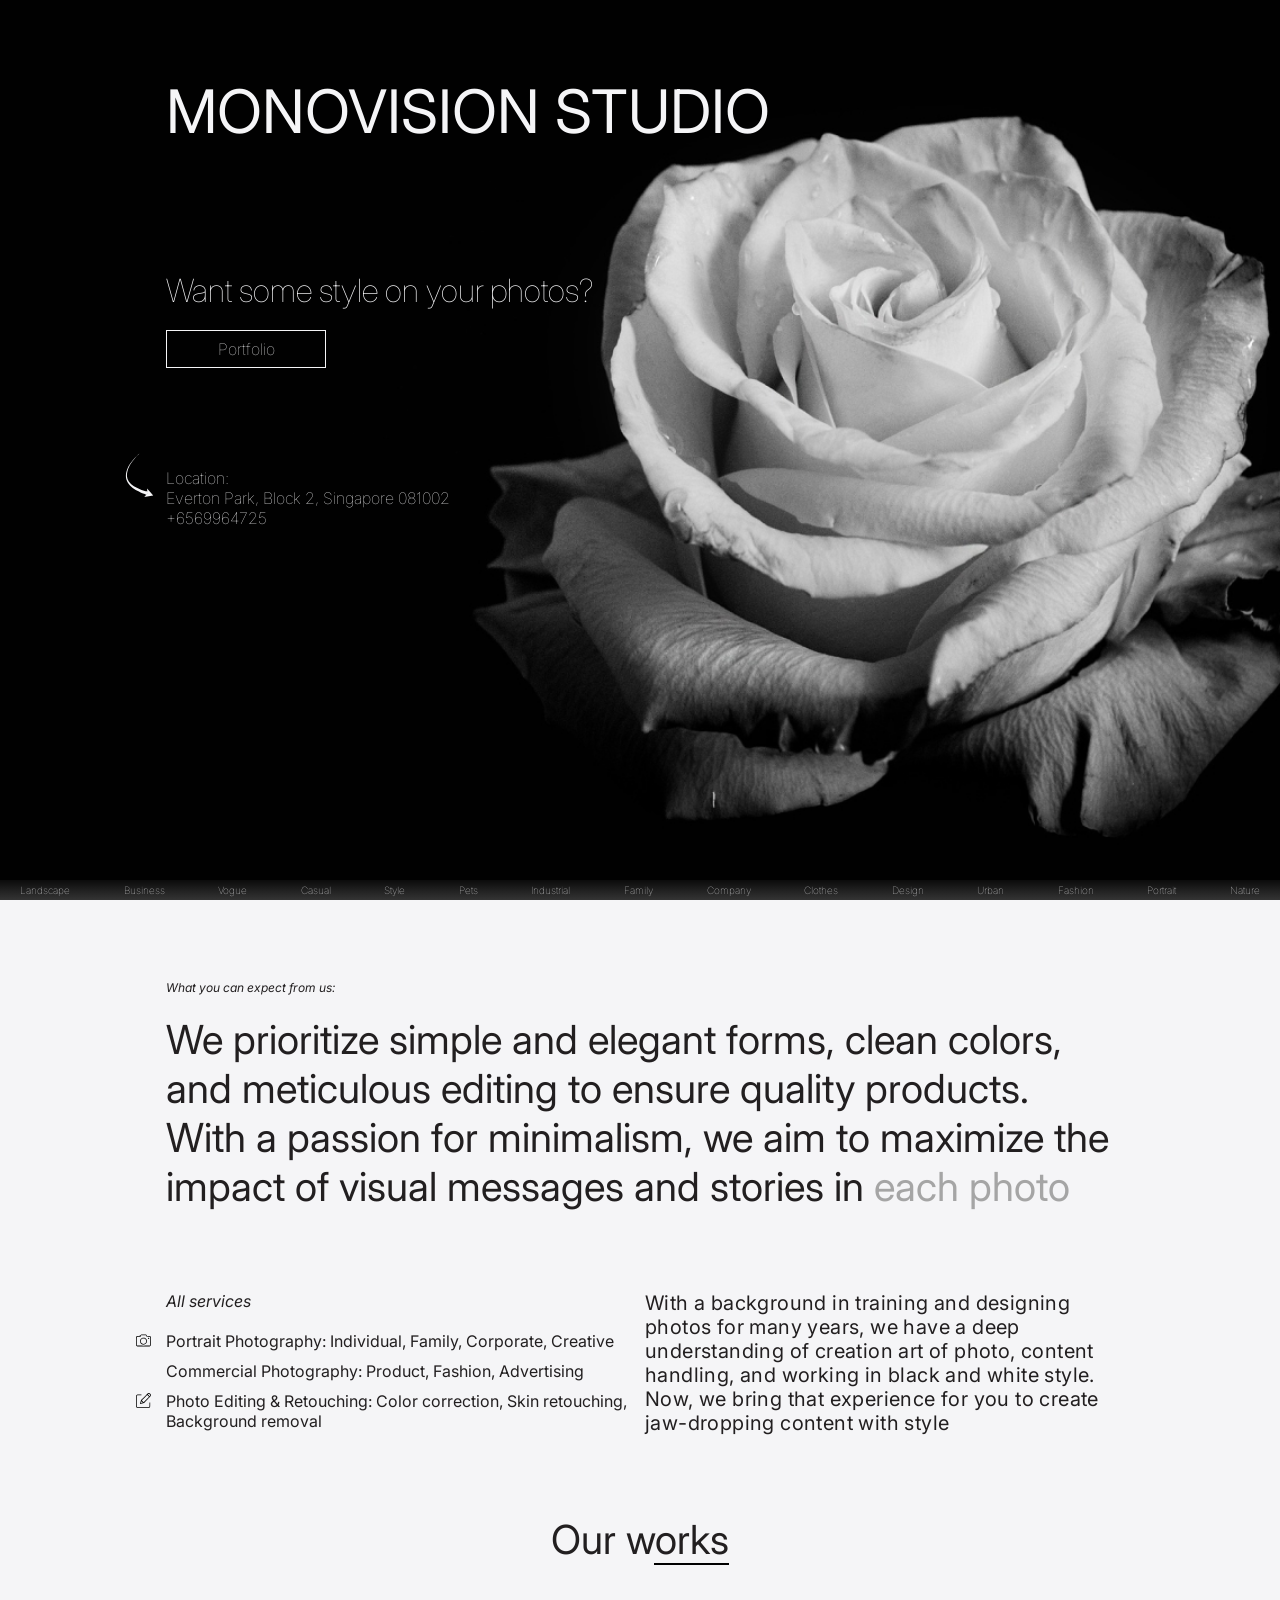
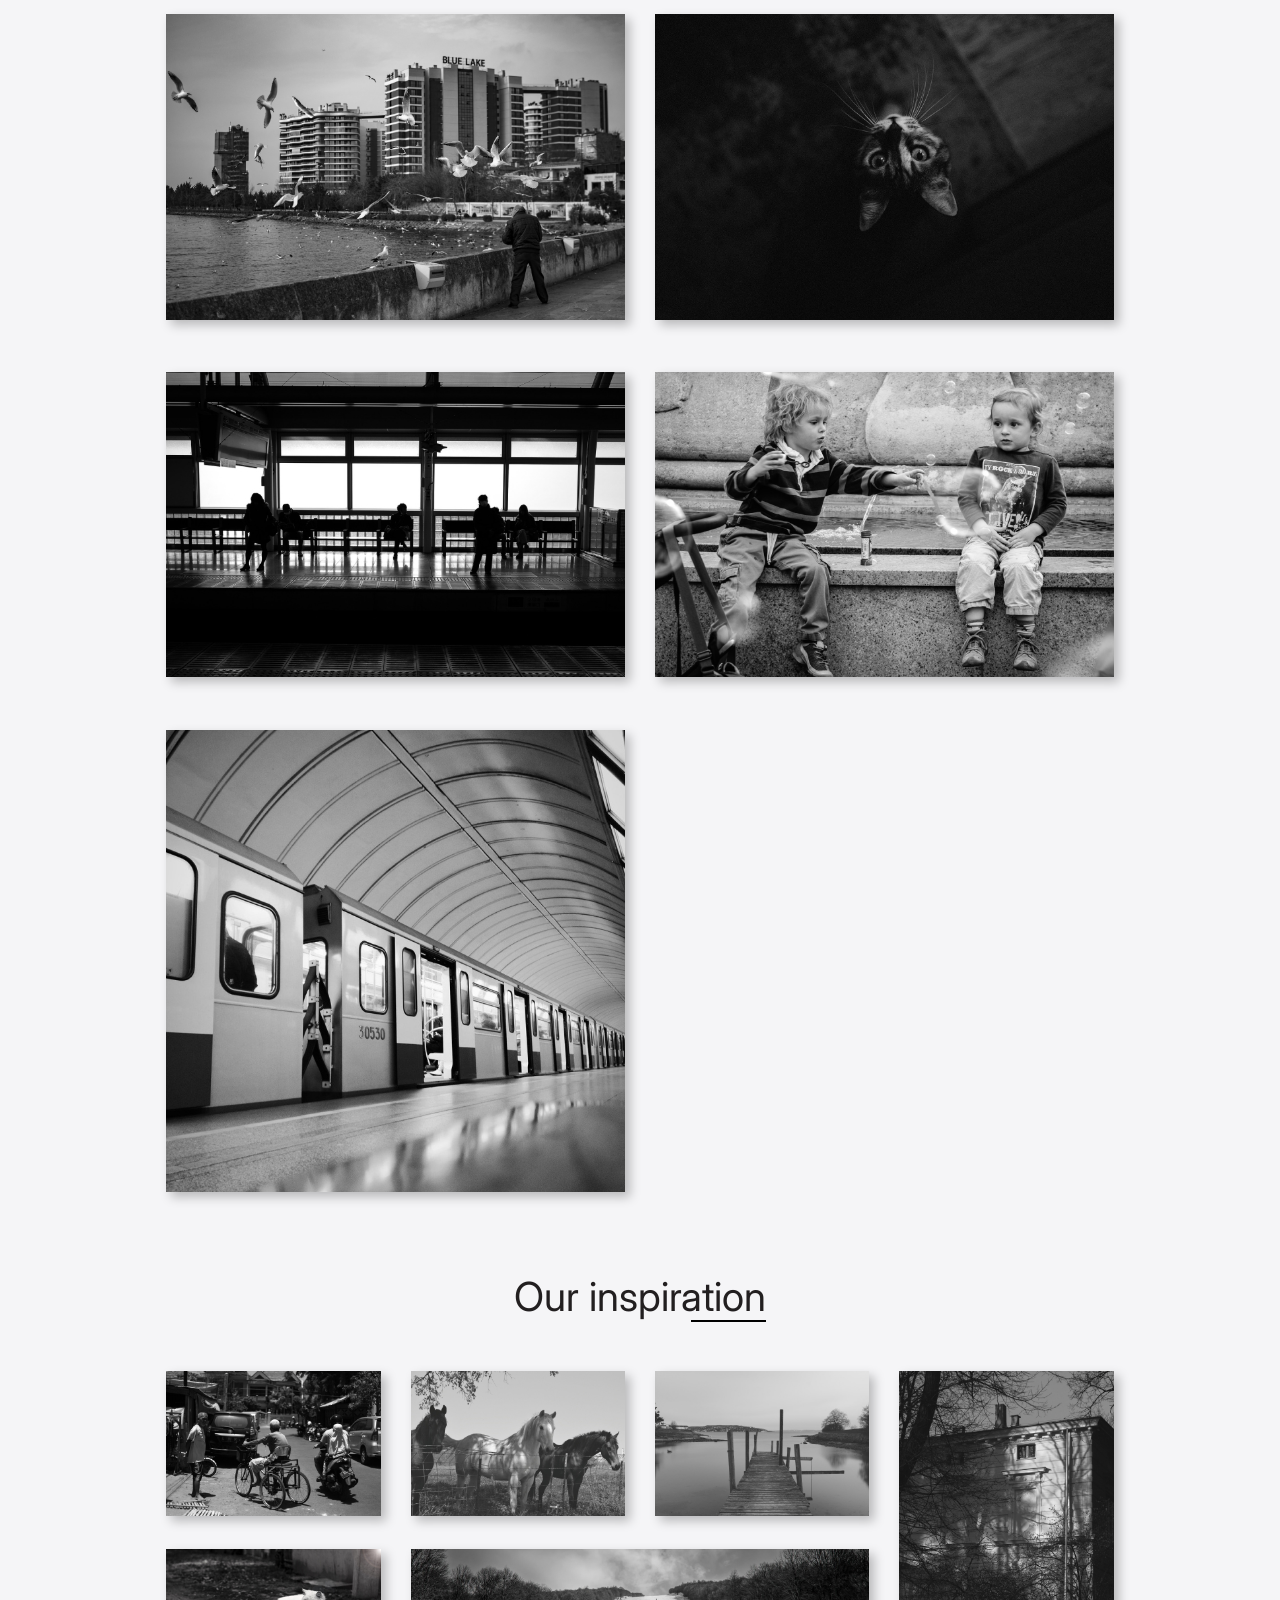
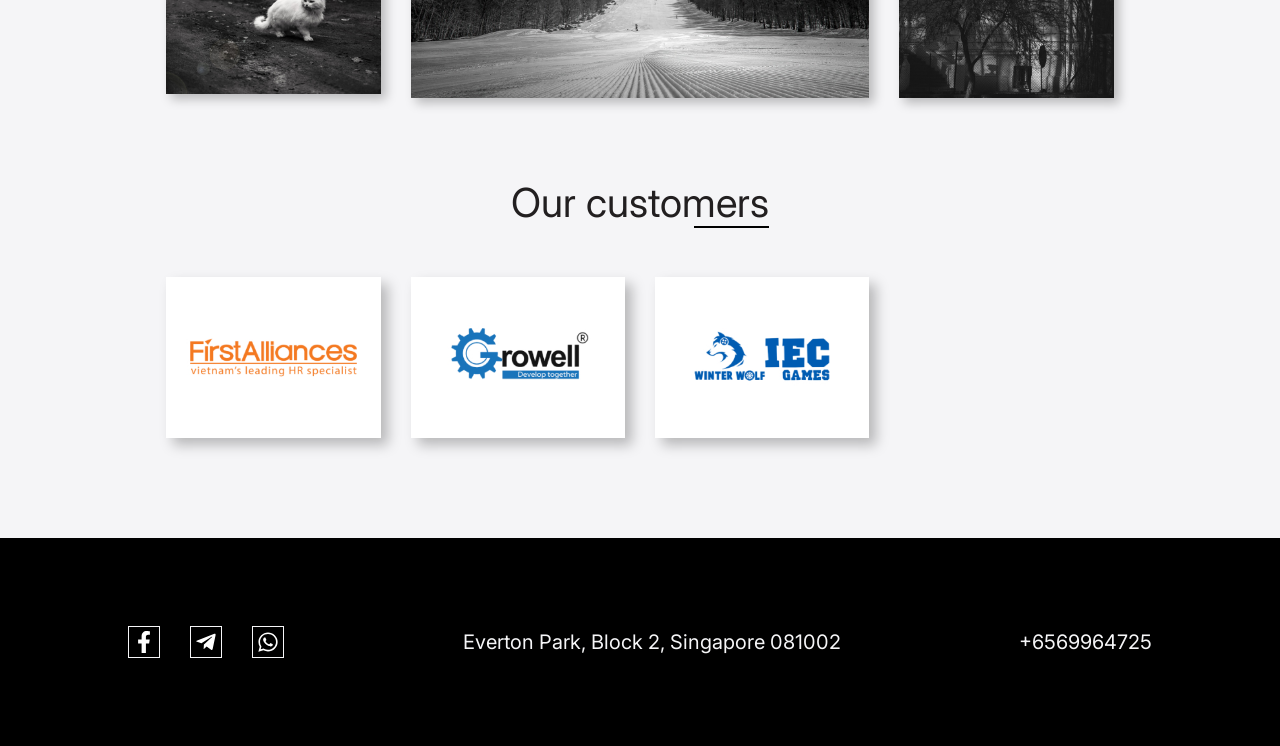
==== src/index.html @ d704d807 "initial commit" ====
<!DOCTYPE html>
<html lang="en">
	<head>
		<meta charset="UTF-8" />
		<meta name="viewport" content="width=device-width, initial-scale=1.0" />
		<meta name="description" content="Website for Monovision Studio" />
		<meta name="author" content="Awesome student" />
		<title>Monovision Studio</title>
		<link rel="icon" type="image/x-icon" href="favicon.ico" />
		<link rel="stylesheet" href="css/modern-normalize.min.css" />
		<link
			href="https://fonts.googleapis.com/css2?family=Inter:ital,opsz,wght@0,14..32,100..900;1,14..32,100..900&display=swap"
			rel="stylesheet"
		/>
		<link rel="stylesheet" href="css/style.css" />
	</head>
	<body>
		<main>
			<section class="promo">
				<div class="container">
					<h1 class="promo__title">Monovision Studio</h1>
					<h2 class="promo__subtitle">Want some style on your photos?</h2>
					<a href="#portfolio" class="btn">Portfolio</a>
					<div class="promo__address">
						Location:
						<address>Everton Park, Block 2, Singapore 081002</address>
						<a href="tel:+6569964725">+6569964725</a>
					</div>
				</div>
				<ul class="keywords">
					<li>Landscape</li>
					<li>Business</li>
					<li>Vogue</li>
					<li>Casual</li>
					<li>Style</li>
					<li>Pets</li>
					<li>Industrial</li>
					<li>Family</li>
					<li>Company</li>
					<li>Clothes</li>
					<li>Design</li>
					<li>Urban</li>
					<li>Fashion</li>
					<li>Portrait</li>
					<li>Nature</li>
				</ul>
			</section>
			<section class="about">
				<div class="container">
					<h2 class="about__title">What you can expect from us:</h2>
					<p class="about__text">
						We prioritize simple and elegant forms, clean colors, and meticulous
						editing to ensure quality products. With a passion for minimalism,
						we aim to maximize the impact of visual messages and stories in
						<span>each photo</span>
					</p>
					<div class="services">
						<div class="services__items">
							<div class="services__item-subtitle">All services</div>
							<ul>
								<li>
									Portrait Photography: Individual, Family, Corporate, Creative
								</li>
								<li>Commercial Photography: Product, Fashion, Advertising</li>
								<li>
									Photo Editing & Retouching: Color correction, Skin retouching,
									Background removal
								</li>
							</ul>
						</div>
						<p class="services__text">
							With a background in training and designing photos for many years,
							we have a deep understanding of creation art of photo, content
							handling, and working in black and white style. <br />Now, we
							bring that experience for you to create jaw-dropping content with
							style
						</p>
					</div>
				</div>
			</section>
			<section class="works">
				<div class="container">
					<h2 id="portfolio" class="title"><span>Our works</span></h2>
					<div class="works__grid">
						<img src="img/works/bridge.jpg" alt="bridge" />
						<img src="img/works/cat.jpg" alt="cat" />
						<img src="img/works/train.jpg" alt="train" />
						<img src="img/works/children.jpg" alt="children" />
						<img src="img/works/underground.jpg" alt="underground" />
					</div>
				</div>
			</section>
			<section class="inspiration">
				<div class="container">
					<h2 class="title"><span>Our inspiration</span></h2>
					<div class="inspiration__grid">
						<img src="img/inspiration/man.jpg" alt="man" />
						<img src="img/inspiration/horses.jpg" alt="horses" />
						<img src="img/inspiration/bridge.jpg" alt="bridge" />
						<img
							id="tenement"
							src="img/inspiration/tenement.jpg"
							alt="tenement"
						/>
						<img src="img/inspiration/cat.jpg" alt="cat" />
						<img id="sky" src="img/inspiration/sky.jpg" alt="sky" />
					</div>
				</div>
			</section>
			<section class="customers">
				<div class="container">
					<h2 class="title"><span>Our customers</span></h2>
					<div class="customers__wrapper">
						<img src="logo/logo-first-alliances.jpg" alt="first-alliances" />
						<img src="logo/logo-growell.jpg" alt="growell" />
						<img src="logo/logo-iec-winter-wolf.jpg" alt="iec-winter-wolf" />
					</div>
				</div>
			</section>
			<footer class="footer">
				<ul class="footer__social">
					<li>
						<a href="#" class="footer__link">
							<img src="icons/facebook.svg" alt="facebook link" />
						</a>
					</li>
					<li>
						<a href="#" class="footer__link">
							<img src="icons/tg.svg" alt="tg link" />
						</a>
					</li>
					<li>
						<a href="#" class="footer__link">
							<img src="icons/whatsapp.svg" alt="whatsapp link" />
						</a>
					</li>
				</ul>
				<address class="footer__addr">
					Everton Park, Block 2, Singapore 081002
				</address>
				<a class="footer__tel" href="tel:+6569964725">+6569964725</a>
			</footer>
		</main>
	</body>
</html>
---- src/css/style.css ----
h1,
h2,
h3,
h4,
h5,
figure,
p,
ol,
ul {
	margin: 0;
}

ol[role="list"],
ul[role="list"] {
	list-style: none;
	padding-inline: 0;
}

h1,
h2,
h3,
h4,
h5 {
	font-size: inherit;
	font-weight: inherit;
}

img {
	display: block;
	max-inline-size: 100%;
}

:root {
	--light-color: #f5f5f7;
	--dark-color: #221f20;
	--container-padding-inline: 13%;
	--footer-padding-inline: 10%;
	@media screen and (max-width: 768px) {
		--container-padding-inline: 6%;
		--footer-padding-inline: 6%;
	}
	@media screen and (max-width: 576px) {
		--container-padding-inline: 15px;
		--footer-padding-inline: 15px;
	}
}

html {
	font-family: "Inter", sans-serif;
	scroll-behavior: smooth;
}

.container {
	padding: 0 var(--container-padding-inline);
}

.title {
	color: var(--dark-color, #221f20);
	text-align: center;
	font-size: 40px;
	font-style: normal;
	font-weight: 400;
	line-height: normal;
	span {
		position: relative;
	}
	span::after {
		content: "";
		display: block;
		position: absolute;
		bottom: -1px;
		right: 0;
		width: 75px;
		height: 2px;
		background-color: #000;
	}
	@media screen and (max-width: 768px) {
		font-size: 36px;
	}
	@media screen and (max-width: 576px) {
		font-size: 24px;
	}
}

.promo {
	position: relative;
	min-height: 100vh;
	background: url("../img/main_bg.jpg") center center / cover no-repeat;
	padding-top: 75px;
	@media screen and (max-width: 768px) {
		& {
			background-image: url("../img/tablet_bg.jpg");
		}
	}
	@media screen and (max-width: 576px) {
		min-height: 500px;
		padding-top: 50px;
	}
}

.promo__title {
	color: var(--light-color, #f5f5f7);
	font-size: 60px;
	font-weight: 400;
	line-height: normal;
	text-transform: uppercase;
	@media screen and (max-width: 768px) {
		font-size: 48px;
	}
	@media screen and (max-width: 576px) {
		font-size: 26px;
	}
}

.promo__subtitle {
	margin-top: 124px;
	color: var(--light-color, #f5f5f7);
	font-size: 32px;
	font-weight: 100;
	line-height: normal;
	@media screen and (max-width: 768px) {
		& {
			margin-top: 80px;
		}
	}
	@media screen and (max-width: 576px) {
		margin-top: 30px;
		font-size: 16px;
	}
}

.btn {
	display: flex;
	justify-content: center;
	align-items: center;
	text-decoration: none;
	margin-top: 20px;
	padding: 3px 10px;
	width: 160px;
	min-height: 38px;
	border: 1px solid var(--light-color, #f5f5f7);
	background: rgba(217, 217, 217, 0);
	color: var(--light-color, #f5f5f7);
	font-size: 16px;
	font-weight: 100;
	line-height: normal;
	cursor: pointer;
	transition: all 0.3s ease-out;
	@media screen and (max-width: 576px) {
		font-size: 14px;
		width: 120px;
		min-height: 30px;
	}
}

.btn:hover {
	font-weight: 500;
	box-shadow: 5px 5px 10px 0px rgba(255, 255, 255, 0.62);
}

.promo__address {
	position: relative;
	margin-top: 100px;
	color: var(--light-color, #f5f5f7);
	font-size: 16px;
	font-style: normal;
	font-weight: 100;
	line-height: normal;
	address {
		font-style: normal;
	}
	a {
		color: inherit;
		text-decoration: none;
	}
	&::before {
		content: "";
		display: block;
		position: absolute;
		left: -45px;
		top: -17px;
		width: 40px;
		height: 49px;
		background: url("../icons/arrow.svg") center center / cover no-repeat;
	}
	@media screen and (max-width: 768px) {
		& {
			margin-top: 80px;
		}
		&::before {
			left: -40px;
		}
	}
	@media screen and (max-width: 750px) {
		&::before {
			display: none;
		}
	}
	@media screen and (max-width: 576px) {
		margin-top: 233px;
	}
}

.keywords {
	display: flex;
	justify-content: space-between;
	align-items: center;
	position: absolute;
	bottom: 0;
	padding: 0 360px;
	width: 100%;
	height: 20px;
	background: linear-gradient(
		180deg,
		rgba(255, 255, 255, 0.04) 0%,
		rgba(255, 255, 255, 0.12) 50%,
		rgba(255, 255, 255, 0.2) 100%
	);
	li {
		list-style-type: none;
		color: var(--light-color, #f5f5f7);
		font-size: 10px;
		font-weight: 100;
		line-height: normal;
	}
	@media screen and (max-width: 1440px) {
		& {
			padding: 0 20px;
		}
	}
	@media screen and (max-width: 768px) {
		& li:nth-last-child(-n + 6) {
			display: none;
		}
	}
	@media screen and (max-width: 576px) {
		& {
			margin-top: 10px;
		}
		& li:nth-last-child(-n + 11) {
			display: none;
		}
	}
}

.about {
	padding-top: 80px;
	background-color: var(--light-color);
	@media screen and (max-width: 576px) {
		padding-top: 50px;
	}
}

.about__title {
	color: var(--dark-color, #221f20);
	font-size: 12px;
	font-style: italic;
	font-weight: 400;
	line-height: normal;
}

.about__text {
	width: 1100px;
	margin-top: 20px;
	color: var(--dark-color, #221f20);
	font-size: 40px;
	font-weight: 400;
	line-height: normal;
	span {
		color: #a5a5a5;
	}
	@media screen and (max-width: 1440px) {
		width: 100%;
	}
	@media screen and (max-width: 768px) {
		font-size: 24px;
	}
	@media screen and (max-width: 375px) {
		font-size: 16px;
	}
}

.services {
	display: flex;
	column-gap: 10px;
	margin-top: 80px;
	@media screen and (max-width: 768px) {
		margin-top: 40px;
		flex-wrap: wrap;
		row-gap: 40px;
	}
	@media screen and (max-width: 375px) {
		margin-top: 20px;
		row-gap: 20px;
	}
}

.services__items {
	width: 50%;
	ul {
		margin-top: 20px;
		padding: 0;
	}
	li {
		position: relative;
		margin-top: 10px;
		list-style-type: none;
		color: var(--dark-color, #221f20);
		font-size: 16px;
		font-style: normal;
		font-weight: 400;
		line-height: normal;
		&:first-child::before {
			content: "";
			display: block;
			position: absolute;
			left: -30px;
			top: 2px;
			width: 15px;
			height: 15px;
			background: url("../icons/camera.svg") center center / cover no-repeat;
		}
		&:nth-child(3):before {
			content: "";
			display: block;
			position: absolute;
			left: -30px;
			top: 2px;
			width: 15px;
			height: 15px;
			background: url("../icons/edit.svg") center center / cover no-repeat;
		}
	}
	@media screen and (max-width: 768px) {
		& {
			width: 100%;
		}
		& li:first-child::before {
			left: -25px;
		}
		& li:nth-child(3):before {
			left: -25px;
		}
	}
	@media screen and (max-width: 576px) {
		& li:first-child::before {
			display: none;
		}
		& li:nth-child(3):before {
			display: none;
		}
	}
	@media screen and (max-width: 375px) {
		& li {
			font-size: 14px;
			margin-top: 5px;
		}
	}
}

.services__item-subtitle {
	color: var(--dark-color, #221f20);
	font-size: 16px;
	font-style: italic;
	font-weight: 400;
	line-height: normal;
	@media screen and (max-width: 375px) {
		font-size: 12px;
	}
}

.services__text {
	width: 50%;
	color: var(--dark-color, #221f20);
	font-size: 20px;
	font-weight: 400;
	line-height: normal;
	letter-spacing: 0.4px;
	@media screen and (max-width: 768px) {
		width: 100%;
	}
	@media screen and (max-width: 375px) {
		font-size: 12px;
		letter-spacing: 0.24px;
	}
}

.works {
	padding-top: 80px;
	background-color: var(--light-color);
	@media screen and (max-width: 768px) {
		padding-top: 50px;
	}
}

.works__grid {
	display: grid;
	grid-template-columns: repeat(2, 1fr);
	grid-template-rows: repeat(2, 1fr) 1.5fr;
	column-gap: 30px;
	row-gap: 50px;
	margin-top: 50px;
	img {
		width: 100%;
		box-shadow: 5px 5px 10px 0px rgba(0, 0, 0, 0.25);
	}
	@media screen and (max-width: 768px) {
		column-gap: 20px;
		row-gap: 30px;
		margin-top: 40px;
	}
	@media screen and (max-width: 576px) {
		grid-template-columns: 1fr;
		grid-template-rows: repeat(4, 1fr) 1.5fr;
		column-gap: 0px;
		row-gap: 30px;
	}
}

.inspiration {
	padding-top: 80px;
	background-color: var(--light-color);
	@media screen and (max-width: 768px) {
		padding-top: 50px;
	}
}

.inspiration__grid {
	display: grid;
	grid-template-columns: repeat(4, 1fr);
	grid-template-rows: repeat(2, 1fr);
	gap: 30px;
	margin-top: 50px;
	img {
		width: 100%;
		box-shadow: 5px 5px 10px 0px rgba(0, 0, 0, 0.25);
	}
	/* После 1200 фотки кажутся слишком маленькими, так что лучше адаптировать */
	@media screen and (max-width: 1200px) {
		grid-template-columns: repeat(2, 1fr);
		grid-template-rows: repeat(4, 1fr);
		gap: 30px 20px;
	}
	@media screen and (max-width: 768px) {
		margin-top: 40px;
	}
	@media screen and (max-width: 576px) {
		grid-template-columns: 1fr;
		/* 2.1 и 0.5 значения были получены, если разделить 
        высоту этого изображения на высоту стандартного изображения */
		grid-template-rows: repeat(3, 1fr) 2.1fr 1fr 0.5fr;
		column-gap: 0px;
		row-gap: 20px;
	}
}

#tenement {
	grid-row: 1/3;
	grid-column: 4/5;
	/* Небольшое улучшение */
	height: 100%;
	@media screen and (max-width: 1200px) {
		grid-row: 2/4;
		grid-column: 2/3;
	}
	@media screen and (max-width: 576px) {
		grid-row: auto;
		grid-column: auto;
	}
}

#sky {
	grid-column: 2/4;
	@media screen and (max-width: 1200px) {
		grid-column: 1/3;
	}
	@media screen and (max-width: 576px) {
		grid-column: auto;
	}
}

.customers {
	padding-top: 80px;
	padding-bottom: 100px;
	background-color: var(--light-color);
	@media screen and (max-width: 768px) {
		padding: 50px 0;
	}
}

.customers__wrapper {
	margin-top: 50px;
	display: flex;
	flex-wrap: wrap;
	gap: 30px;
	img {
		width: calc((100% - 90px) / 4);
		box-shadow: 7px 7px 12px 0px rgba(0, 0, 0, 0.25);
	}
	@media screen and (max-width: 768px) {
		& {
			margin-top: 40px;
			gap: 20px;
		}
		img {
			width: calc((100% - 60px) / 4);
		}
	}
	@media screen and (max-width: 576px) {
		& {
			margin-top: 30px;
			column-gap: 36px;
			row-gap: 20px;
			justify-content: space-between;
		}
		img {
			width: calc((100% - 36px) / 2);
		}
	}
}

.footer {
	display: flex;
	justify-content: space-between;
	align-items: center;
	padding: 88px var(--footer-padding-inline);
	background: #000;
	color: var(--light-color, #f5f5f7);
	font-size: 20px;
	font-style: normal;
	font-weight: 400;
	line-height: normal;
	@media screen and (max-width: 1024px) {
		font-size: 16px;
	}
	@media screen and (max-width: 768px) {
		padding: 30px var(--footer-padding-inline) 40px var(--footer-padding-inline);
		flex-direction: column;
		align-items: flex-start;
		row-gap: 30px;
	}
	@media screen and (max-width: 375px) {
		align-items: center;
	}
}

.footer__addr {
	font-style: normal;
	@media screen and (max-width: 375px) {
		order: 3;
	}
}

.footer__tel {
	color: var(--light-color, #f5f5f7);
	text-decoration: none;
	@media screen and (max-width: 375px) {
		order: 2;
	}
}

.footer__social {
	padding-left: 0;
	display: flex;
	column-gap: 30px;
	list-style: none;
	li {
		width: 32px;
		height: 32px;
		border: 1px solid var(--light-color, #f5f5f7);
		background: rgba(217, 217, 217, 0);
		a {
			display: flex;
			justify-content: center;
			align-items: center;
			width: 100%;
			height: 100%;
			img {
				width: 22px;
				height: 22px;
			}
		}
	}
	@media screen and (max-width: 1024px) {
		column-gap: 27px;
	}
}
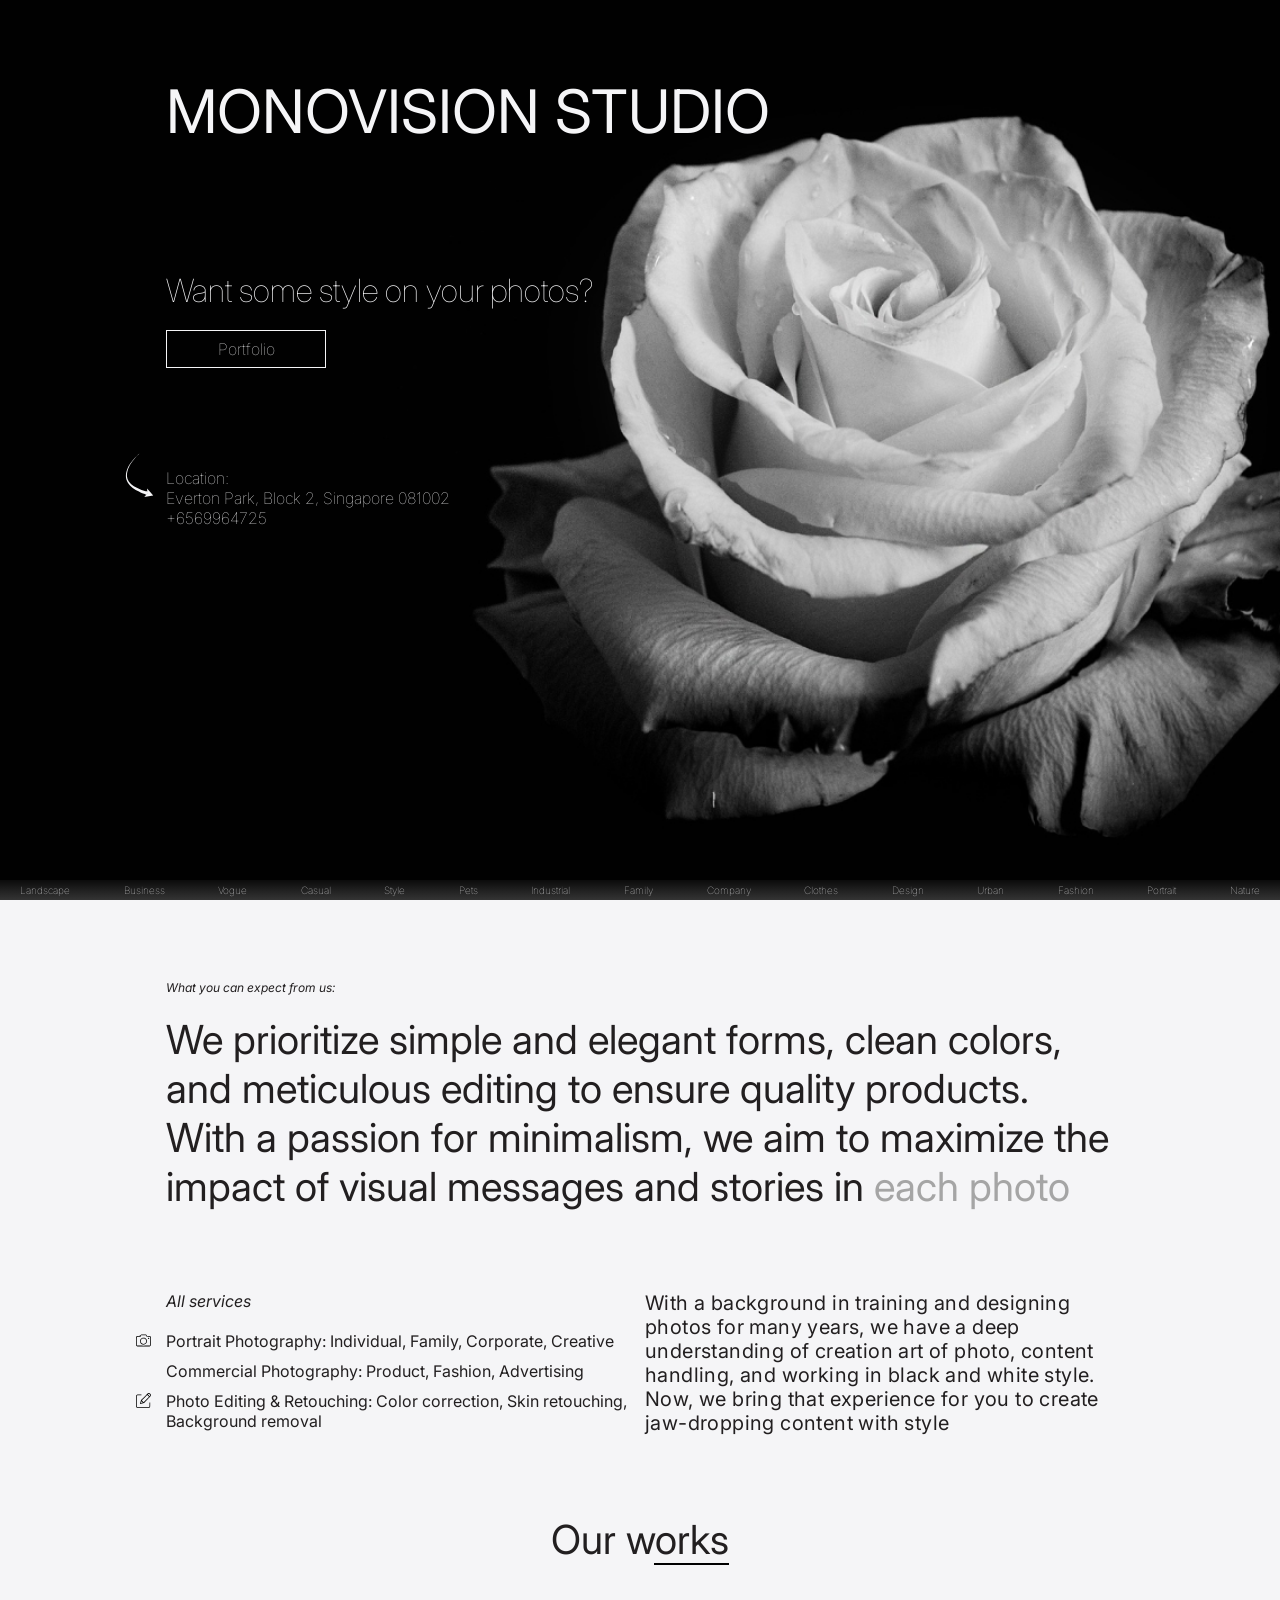
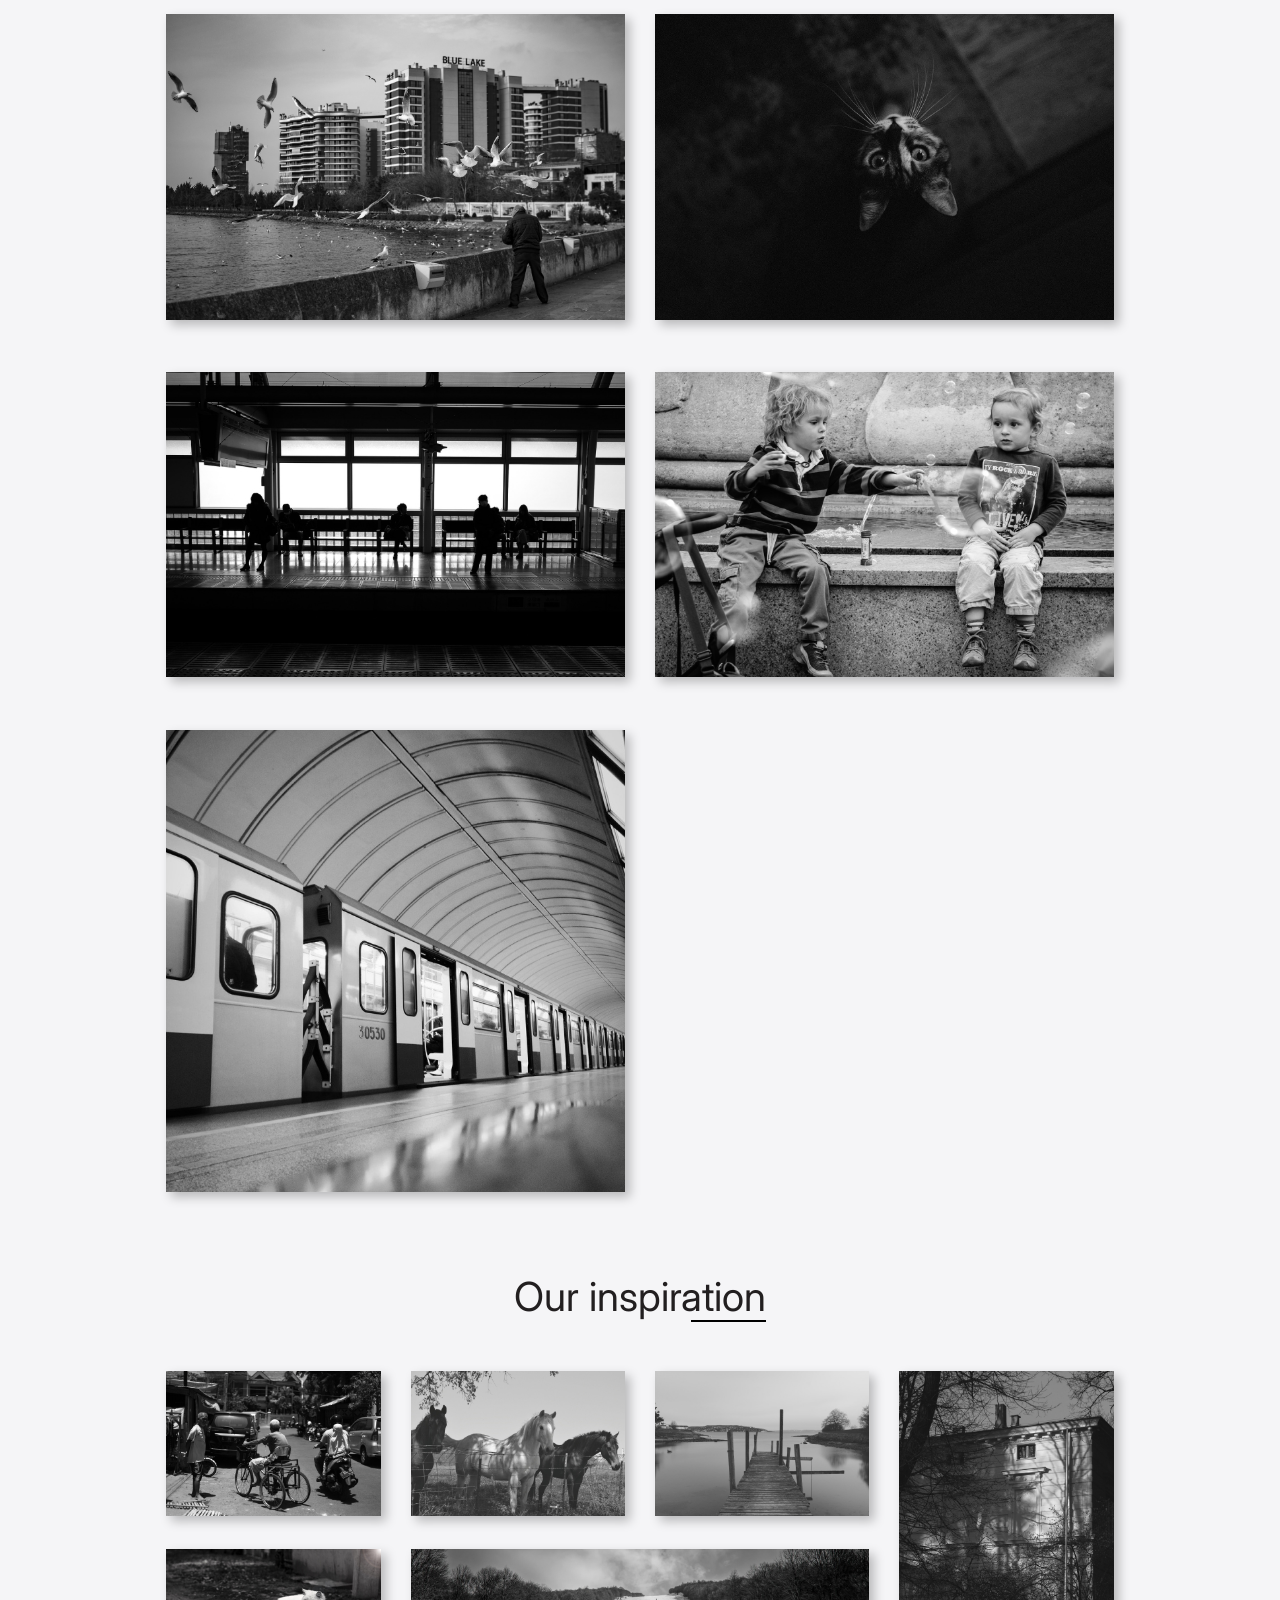
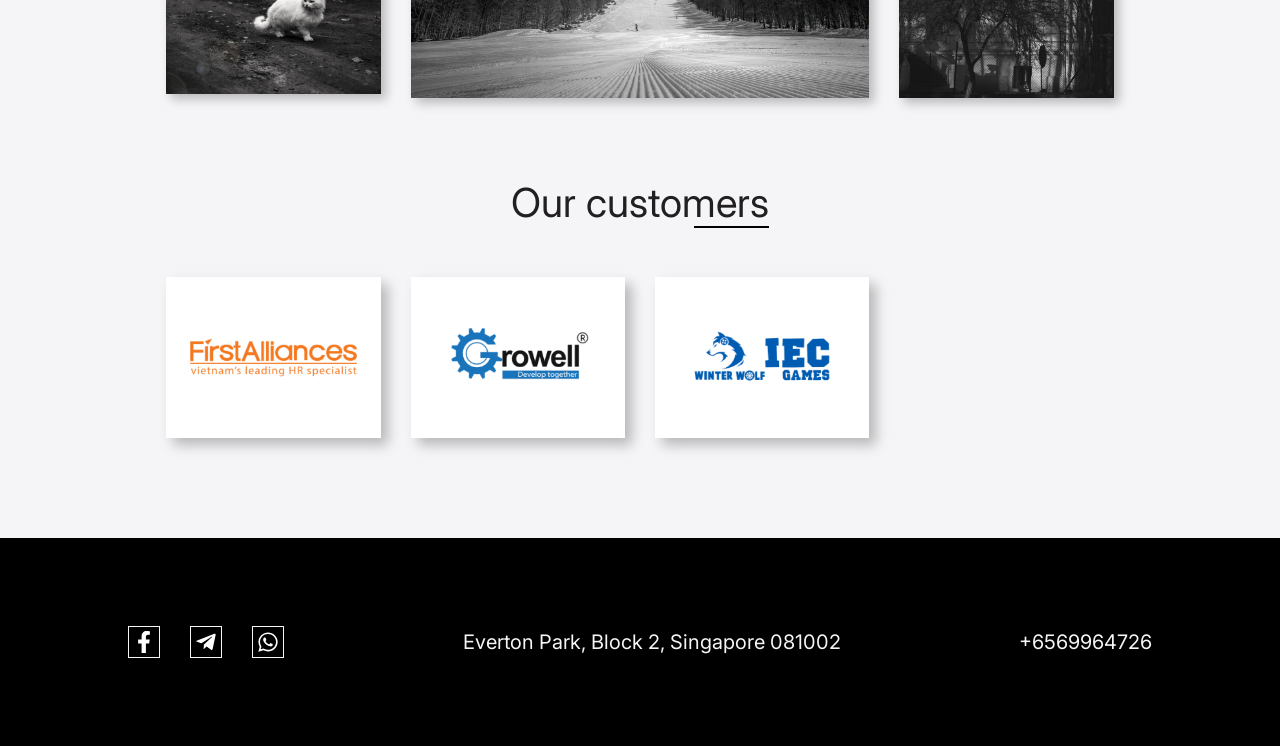
==== commit b22026db: "change tel number" ====
--- a/src/index.html
+++ b/src/index.html
@@ -1,145 +1,143 @@
 <!DOCTYPE html>
 <html lang="en">
-	<head>
-		<meta charset="UTF-8" />
-		<meta name="viewport" content="width=device-width, initial-scale=1.0" />
-		<meta name="description" content="Website for Monovision Studio" />
-		<meta name="author" content="Awesome student" />
-		<title>Monovision Studio</title>
-		<link rel="icon" type="image/x-icon" href="favicon.ico" />
-		<link rel="stylesheet" href="css/modern-normalize.min.css" />
-		<link
-			href="https://fonts.googleapis.com/css2?family=Inter:ital,opsz,wght@0,14..32,100..900;1,14..32,100..900&display=swap"
-			rel="stylesheet"
-		/>
-		<link rel="stylesheet" href="css/style.css" />
-	</head>
-	<body>
-		<main>
-			<section class="promo">
-				<div class="container">
-					<h1 class="promo__title">Monovision Studio</h1>
-					<h2 class="promo__subtitle">Want some style on your photos?</h2>
-					<a href="#portfolio" class="btn">Portfolio</a>
-					<div class="promo__address">
-						Location:
-						<address>Everton Park, Block 2, Singapore 081002</address>
-						<a href="tel:+6569964725">+6569964725</a>
+
+<head>
+	<meta charset="UTF-8" />
+	<meta name="viewport" content="width=device-width, initial-scale=1.0" />
+	<meta name="description" content="Website for Monovision Studio" />
+	<meta name="author" content="Awesome student" />
+	<title>Monovision studio</title>
+	<link rel="icon" type="image/x-icon" href="favicon.ico" />
+	<link rel="stylesheet" href="css/modern-normalize.min.css" />
+	<link
+		href="https://fonts.googleapis.com/css2?family=Inter:ital,opsz,wght@0,14..32,100..900;1,14..32,100..900&display=swap"
+		rel="stylesheet" />
+	<link rel="stylesheet" href="css/style.css" />
+</head>
+
+<body>
+	<main>
+		<section class="promo">
+			<div class="container">
+				<h1 class="promo__title">Monovision Studio</h1>
+				<h2 class="promo__subtitle">Want some style on your photos?</h2>
+				<a href="#portfolio" class="btn">Portfolio</a>
+				<div class="promo__address">
+					Location:
+					<address>Everton Park, Block 2, Singapore 081002</address>
+					<a href="tel:+6569964725">+6569964725</a>
+				</div>
+			</div>
+			<ul class="keywords">
+				<li>Landscape</li>
+				<li>Business</li>
+				<li>Vogue</li>
+				<li>Casual</li>
+				<li>Style</li>
+				<li>Pets</li>
+				<li>Industrial</li>
+				<li>Family</li>
+				<li>Company</li>
+				<li>Clothes</li>
+				<li>Design</li>
+				<li>Urban</li>
+				<li>Fashion</li>
+				<li>Portrait</li>
+				<li>Nature</li>
+			</ul>
+		</section>
+		<section class="about">
+			<div class="container">
+				<h2 class="about__title">What you can expect from us:</h2>
+				<p class="about__text">
+					We prioritize simple and elegant forms, clean colors, and meticulous
+					editing to ensure quality products. With a passion for minimalism,
+					we aim to maximize the impact of visual messages and stories in
+					<span>each photo</span>
+				</p>
+				<div class="services">
+					<div class="services__items">
+						<div class="services__item-subtitle">All services</div>
+						<ul>
+							<li>
+								Portrait Photography: Individual, Family, Corporate, Creative
+							</li>
+							<li>Commercial Photography: Product, Fashion, Advertising</li>
+							<li>
+								Photo Editing & Retouching: Color correction, Skin retouching,
+								Background removal
+							</li>
+						</ul>
 					</div>
+					<p class="services__text">
+						With a background in training and designing photos for many years,
+						we have a deep understanding of creation art of photo, content
+						handling, and working in black and white style. <br />Now, we
+						bring that experience for you to create jaw-dropping content with
+						style
+					</p>
 				</div>
-				<ul class="keywords">
-					<li>Landscape</li>
-					<li>Business</li>
-					<li>Vogue</li>
-					<li>Casual</li>
-					<li>Style</li>
-					<li>Pets</li>
-					<li>Industrial</li>
-					<li>Family</li>
-					<li>Company</li>
-					<li>Clothes</li>
-					<li>Design</li>
-					<li>Urban</li>
-					<li>Fashion</li>
-					<li>Portrait</li>
-					<li>Nature</li>
-				</ul>
-			</section>
-			<section class="about">
-				<div class="container">
-					<h2 class="about__title">What you can expect from us:</h2>
-					<p class="about__text">
-						We prioritize simple and elegant forms, clean colors, and meticulous
-						editing to ensure quality products. With a passion for minimalism,
-						we aim to maximize the impact of visual messages and stories in
-						<span>each photo</span>
-					</p>
-					<div class="services">
-						<div class="services__items">
-							<div class="services__item-subtitle">All services</div>
-							<ul>
-								<li>
-									Portrait Photography: Individual, Family, Corporate, Creative
-								</li>
-								<li>Commercial Photography: Product, Fashion, Advertising</li>
-								<li>
-									Photo Editing & Retouching: Color correction, Skin retouching,
-									Background removal
-								</li>
-							</ul>
-						</div>
-						<p class="services__text">
-							With a background in training and designing photos for many years,
-							we have a deep understanding of creation art of photo, content
-							handling, and working in black and white style. <br />Now, we
-							bring that experience for you to create jaw-dropping content with
-							style
-						</p>
-					</div>
+			</div>
+		</section>
+		<section class="works">
+			<div class="container">
+				<h2 id="portfolio" class="title"><span>Our works</span></h2>
+				<div class="works__grid">
+					<img src="img/works/bridge.jpg" alt="bridge" />
+					<img src="img/works/cat.jpg" alt="cat" />
+					<img src="img/works/train.jpg" alt="train" />
+					<img src="img/works/children.jpg" alt="children" />
+					<img src="img/works/underground.jpg" alt="underground" />
 				</div>
-			</section>
-			<section class="works">
-				<div class="container">
-					<h2 id="portfolio" class="title"><span>Our works</span></h2>
-					<div class="works__grid">
-						<img src="img/works/bridge.jpg" alt="bridge" />
-						<img src="img/works/cat.jpg" alt="cat" />
-						<img src="img/works/train.jpg" alt="train" />
-						<img src="img/works/children.jpg" alt="children" />
-						<img src="img/works/underground.jpg" alt="underground" />
-					</div>
+			</div>
+		</section>
+		<section class="inspiration">
+			<div class="container">
+				<h2 class="title"><span>Our inspiration</span></h2>
+				<div class="inspiration__grid">
+					<img src="img/inspiration/man.jpg" alt="man" />
+					<img src="img/inspiration/horses.jpg" alt="horses" />
+					<img src="img/inspiration/bridge.jpg" alt="bridge" />
+					<img id="tenement" src="img/inspiration/tenement.jpg" alt="tenement" />
+					<img src="img/inspiration/cat.jpg" alt="cat" />
+					<img id="sky" src="img/inspiration/sky.jpg" alt="sky" />
 				</div>
-			</section>
-			<section class="inspiration">
-				<div class="container">
-					<h2 class="title"><span>Our inspiration</span></h2>
-					<div class="inspiration__grid">
-						<img src="img/inspiration/man.jpg" alt="man" />
-						<img src="img/inspiration/horses.jpg" alt="horses" />
-						<img src="img/inspiration/bridge.jpg" alt="bridge" />
-						<img
-							id="tenement"
-							src="img/inspiration/tenement.jpg"
-							alt="tenement"
-						/>
-						<img src="img/inspiration/cat.jpg" alt="cat" />
-						<img id="sky" src="img/inspiration/sky.jpg" alt="sky" />
-					</div>
+			</div>
+		</section>
+		<section class="customers">
+			<div class="container">
+				<h2 class="title"><span>Our customers</span></h2>
+				<div class="customers__wrapper">
+					<img src="logo/logo-first-alliances.jpg" alt="first-alliances" />
+					<img src="logo/logo-growell.jpg" alt="growell" />
+					<img src="logo/logo-iec-winter-wolf.jpg" alt="iec-winter-wolf" />
 				</div>
-			</section>
-			<section class="customers">
-				<div class="container">
-					<h2 class="title"><span>Our customers</span></h2>
-					<div class="customers__wrapper">
-						<img src="logo/logo-first-alliances.jpg" alt="first-alliances" />
-						<img src="logo/logo-growell.jpg" alt="growell" />
-						<img src="logo/logo-iec-winter-wolf.jpg" alt="iec-winter-wolf" />
-					</div>
-				</div>
-			</section>
-			<footer class="footer">
-				<ul class="footer__social">
-					<li>
-						<a href="#" class="footer__link">
-							<img src="icons/facebook.svg" alt="facebook link" />
-						</a>
-					</li>
-					<li>
-						<a href="#" class="footer__link">
-							<img src="icons/tg.svg" alt="tg link" />
-						</a>
-					</li>
-					<li>
-						<a href="#" class="footer__link">
-							<img src="icons/whatsapp.svg" alt="whatsapp link" />
-						</a>
-					</li>
-				</ul>
-				<address class="footer__addr">
-					Everton Park, Block 2, Singapore 081002
-				</address>
-				<a class="footer__tel" href="tel:+6569964725">+6569964725</a>
-			</footer>
-		</main>
-	</body>
-</html>
+			</div>
+		</section>
+		<footer class="footer">
+			<ul class="footer__social">
+				<li>
+					<a href="#" class="footer__link">
+						<img src="icons/facebook.svg" alt="facebook link" />
+					</a>
+				</li>
+				<li>
+					<a href="#" class="footer__link">
+						<img src="icons/tg.svg" alt="tg link" />
+					</a>
+				</li>
+				<li>
+					<a href="#" class="footer__link">
+						<img src="icons/whatsapp.svg" alt="whatsapp link" />
+					</a>
+				</li>
+			</ul>
+			<address class="footer__addr">
+				Everton Park, Block 2, Singapore 081002
+			</address>
+			<a class="footer__tel" href="tel:+6569964726">+6569964726</a>
+		</footer>
+	</main>
+</body>
+
+</html>
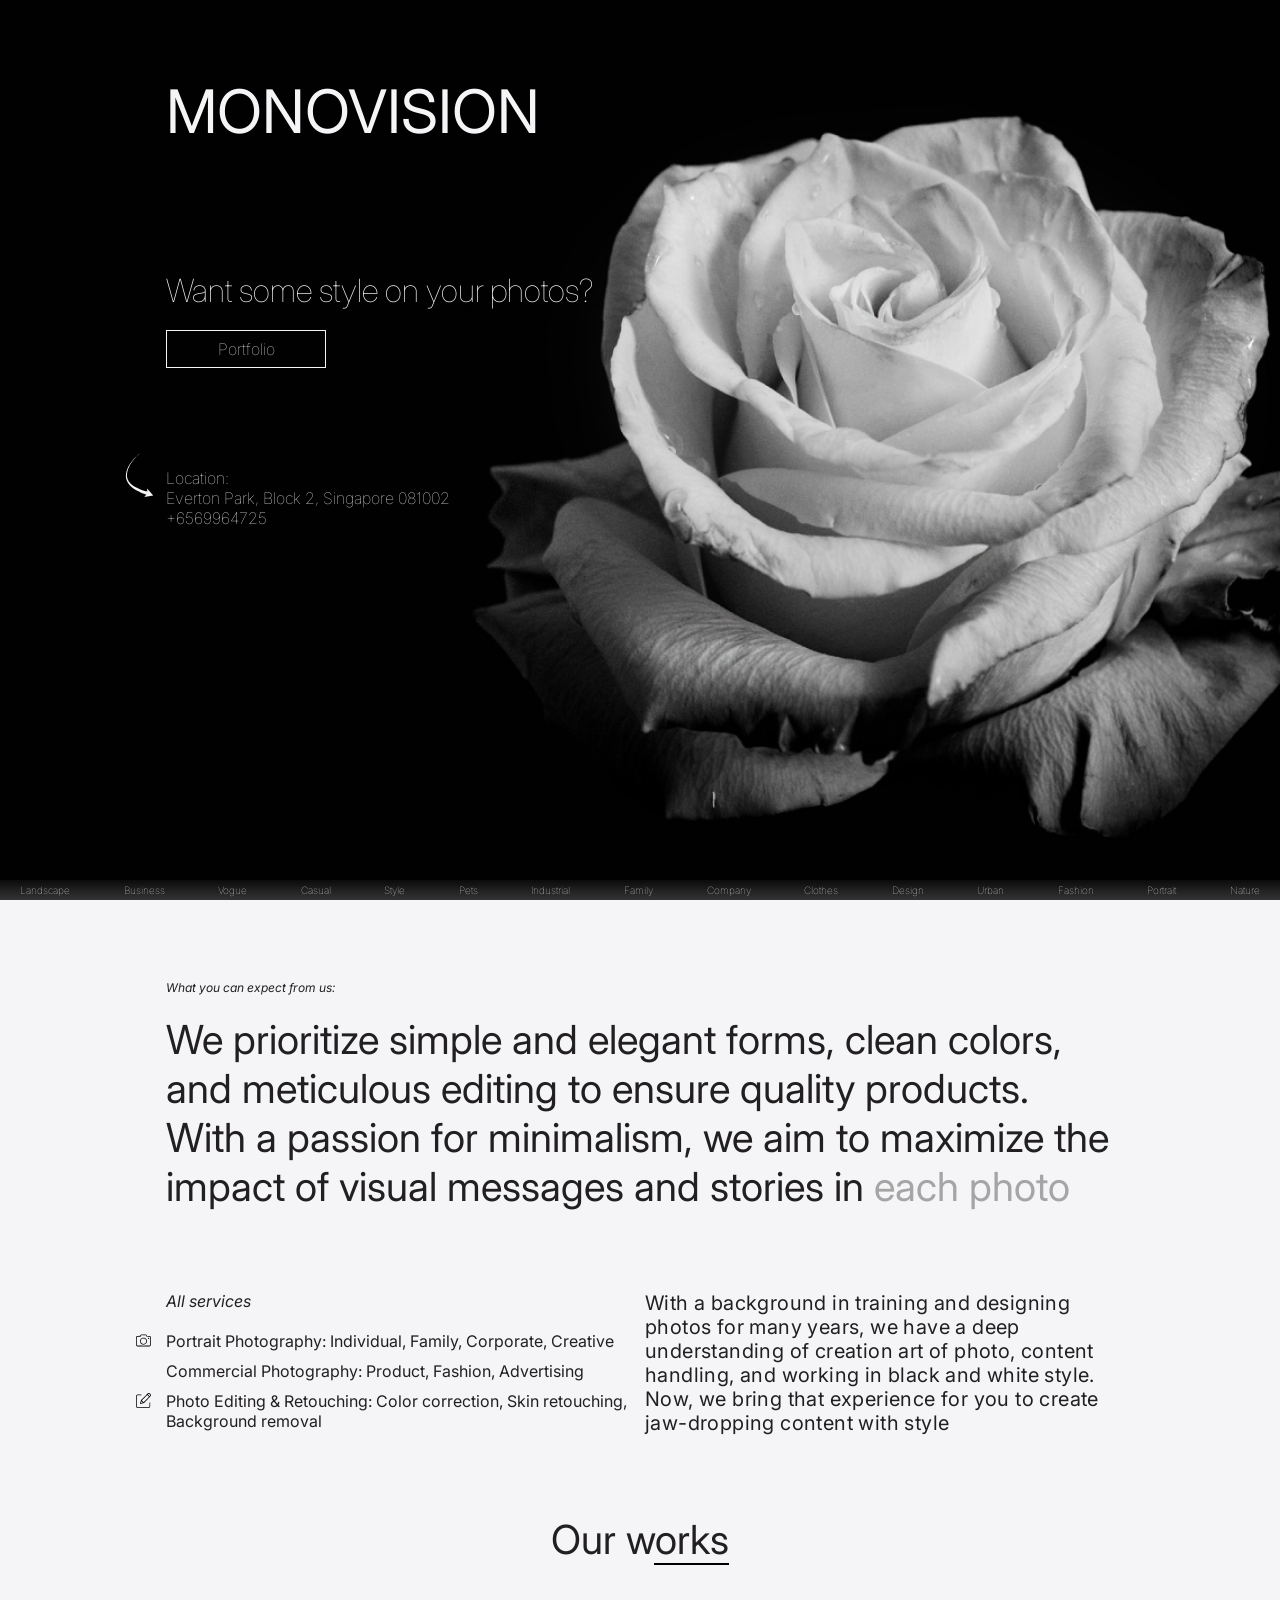
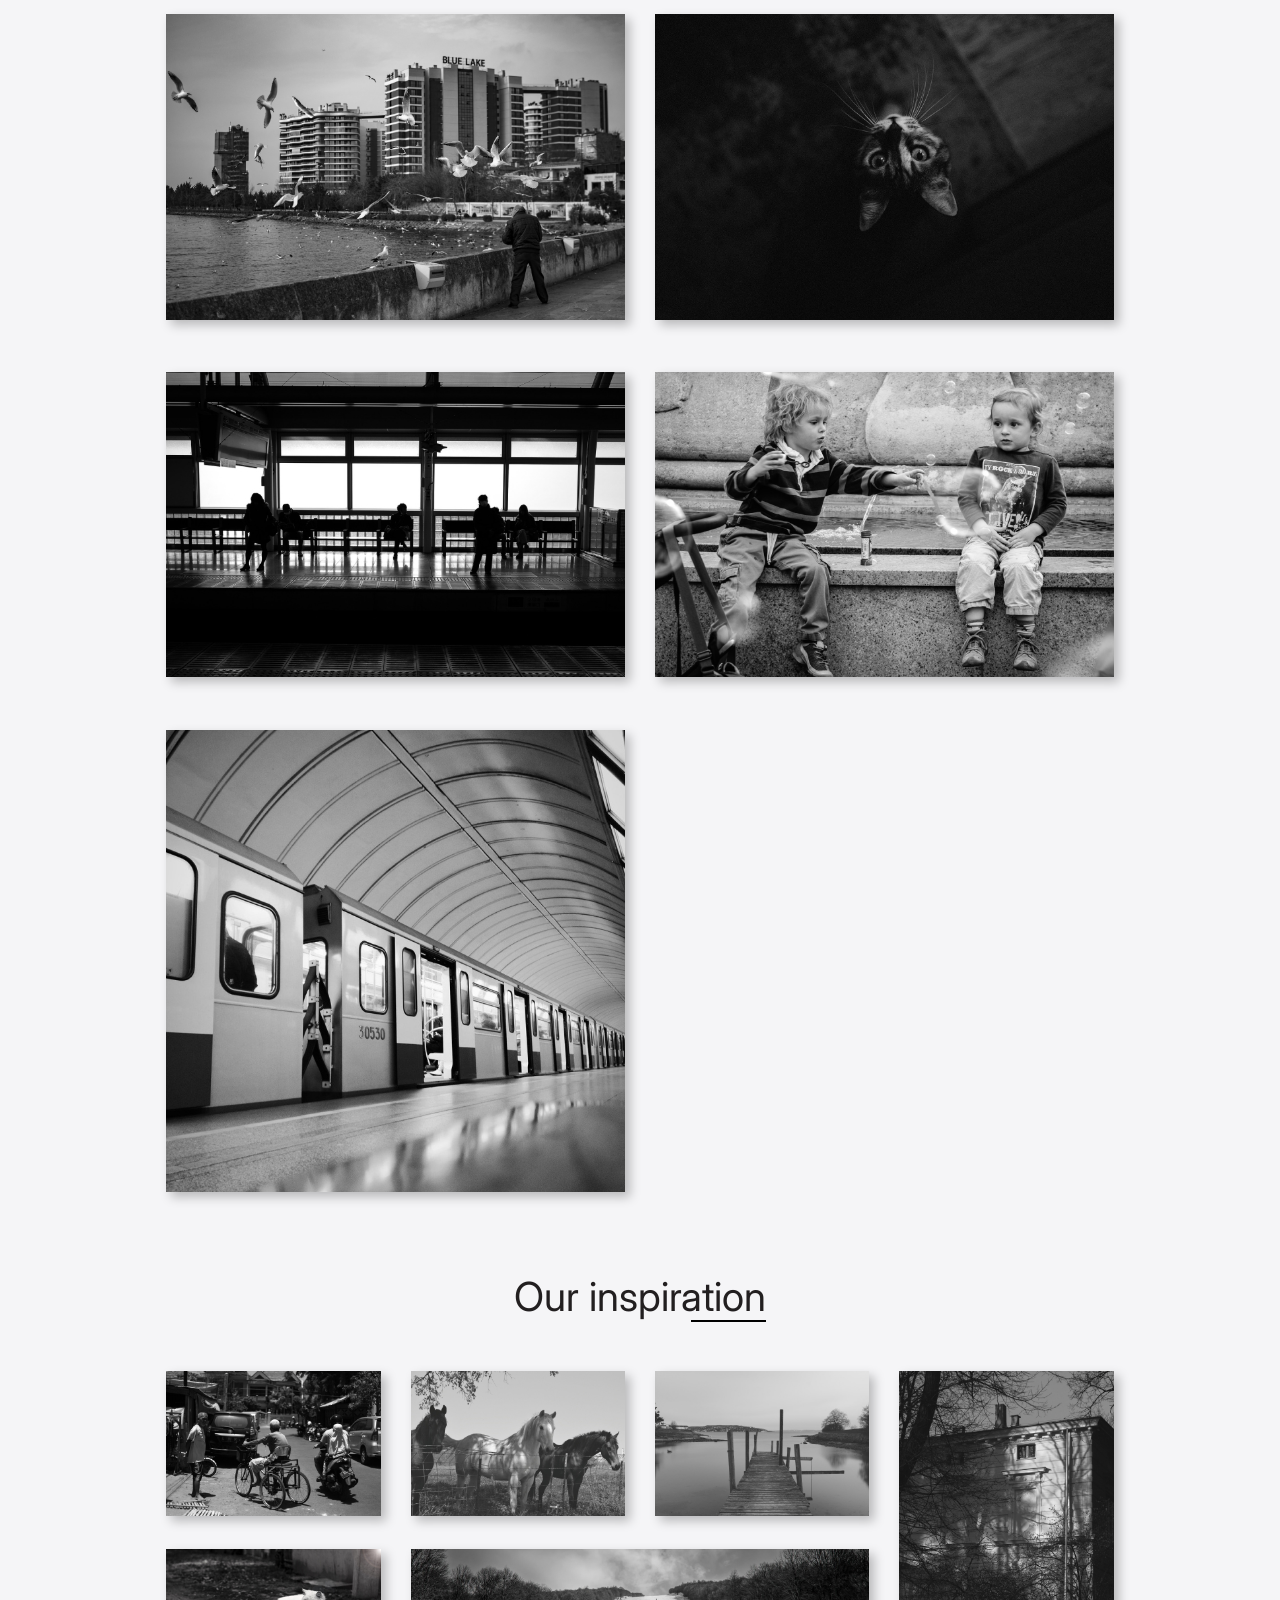
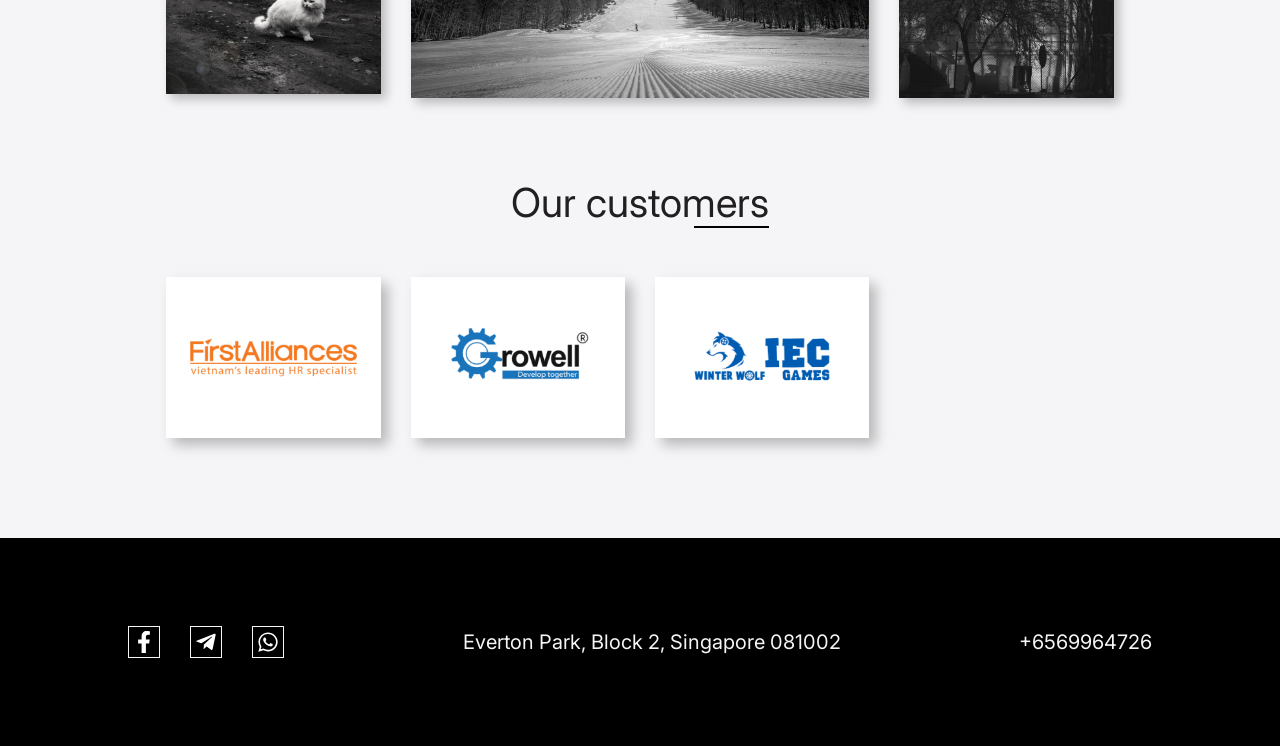
==== commit 6184e2a8: "change main title" ====
--- a/src/index.html
+++ b/src/index.html
@@ -19,7 +19,7 @@
 	<main>
 		<section class="promo">
 			<div class="container">
-				<h1 class="promo__title">Monovision Studio</h1>
+				<h1 class="promo__title">Monovision</h1>
 				<h2 class="promo__subtitle">Want some style on your photos?</h2>
 				<a href="#portfolio" class="btn">Portfolio</a>
 				<div class="promo__address">
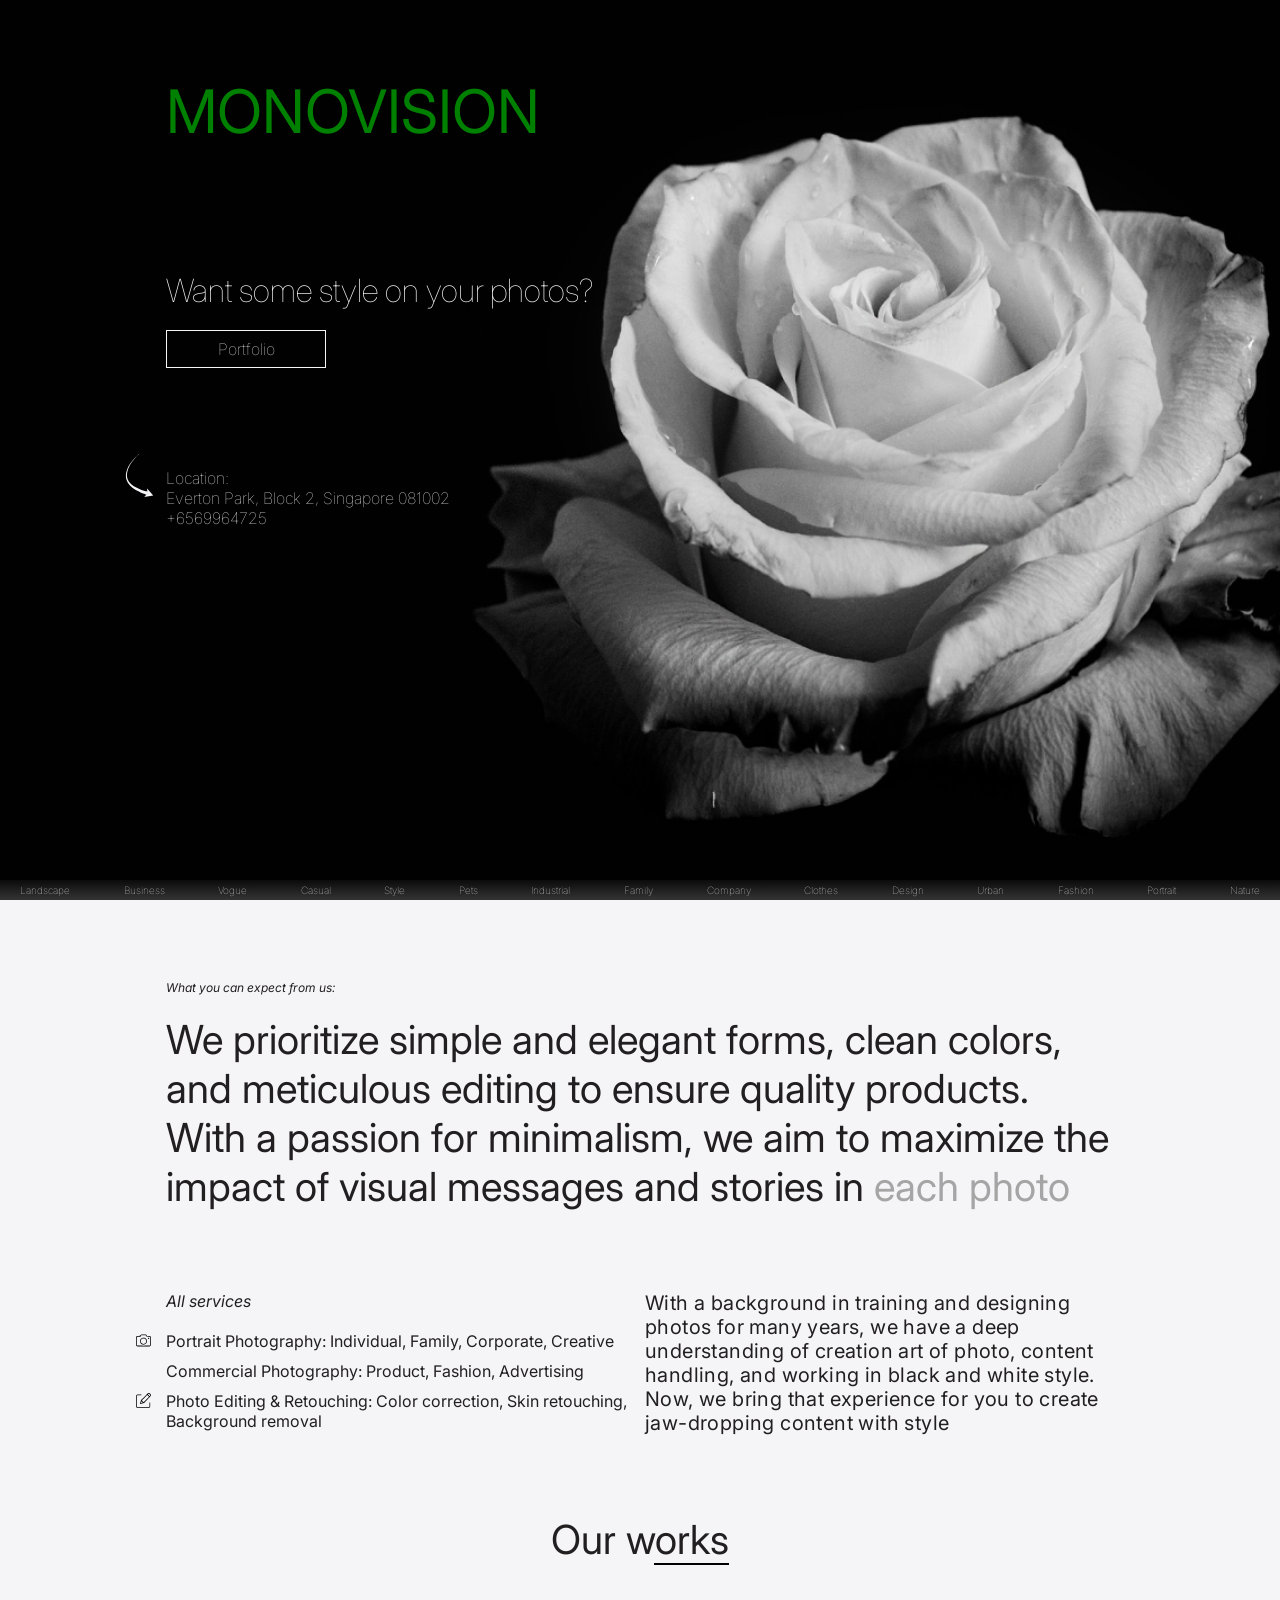
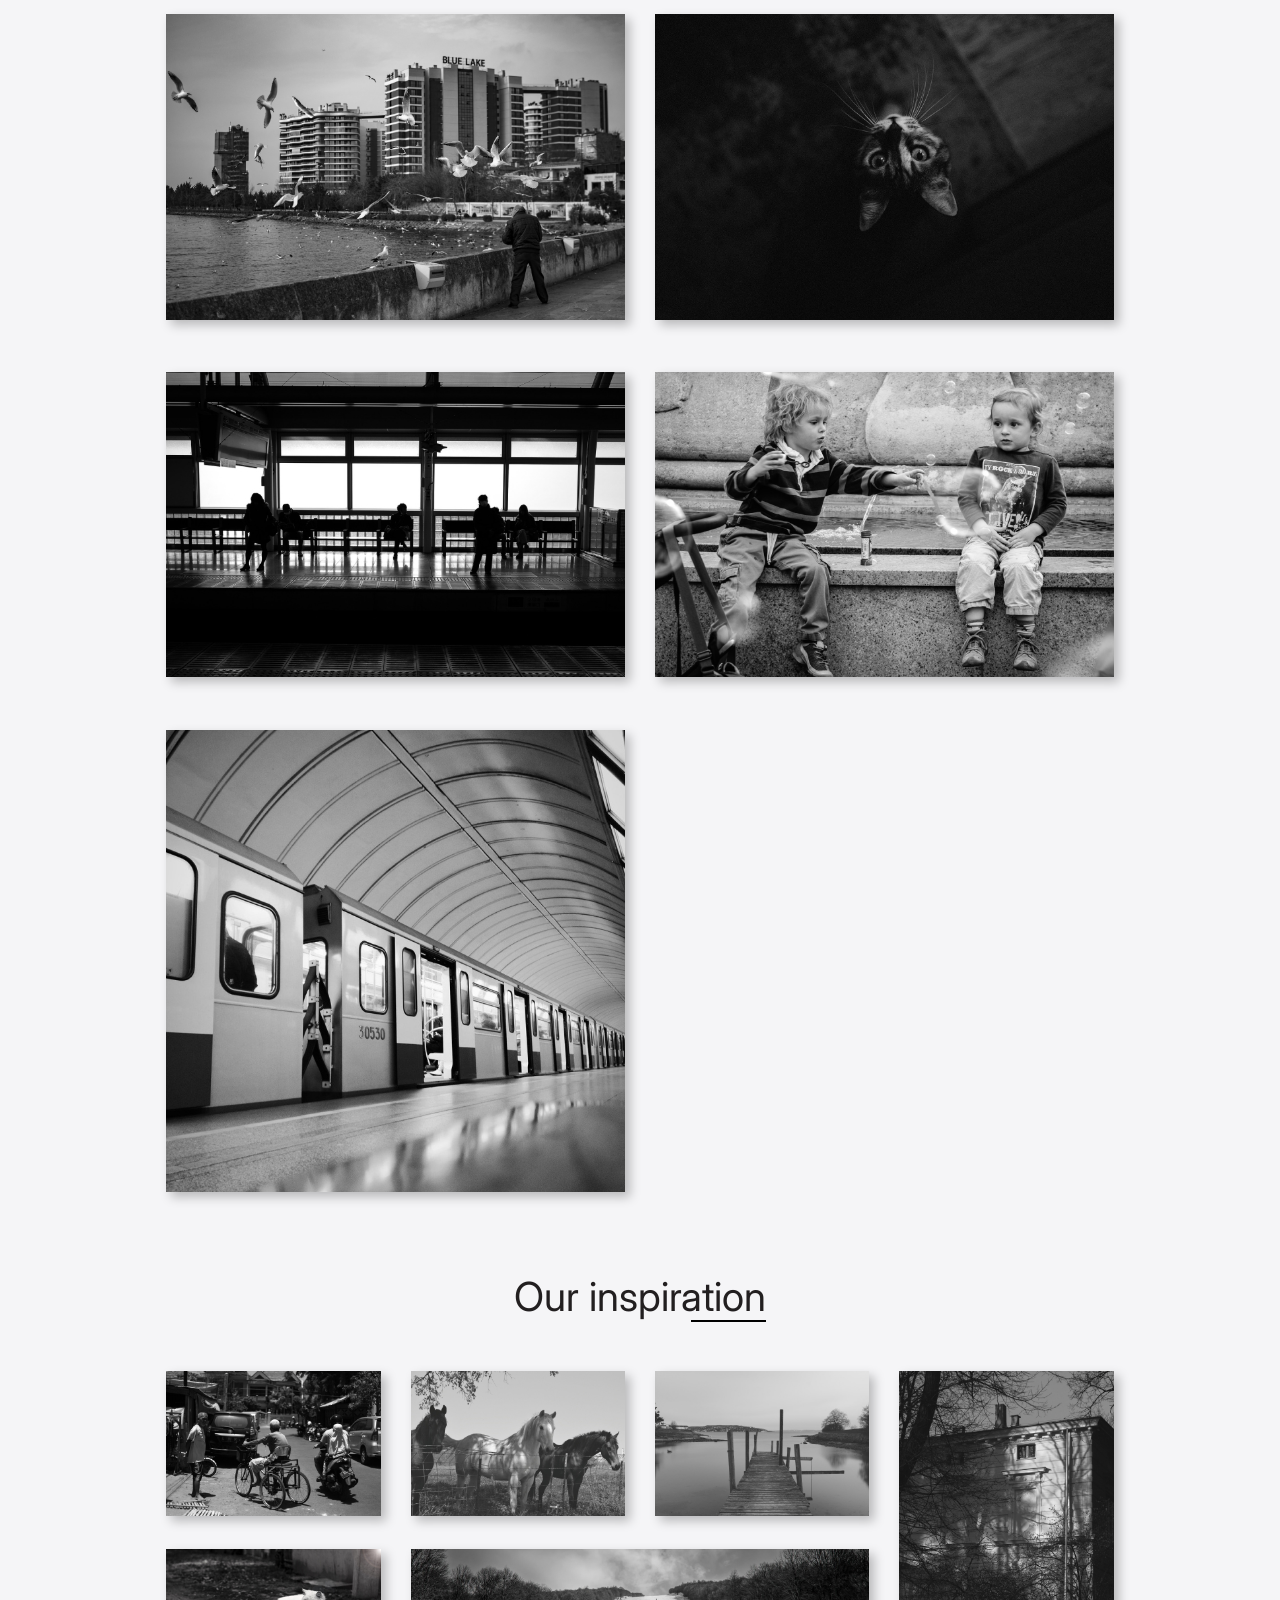
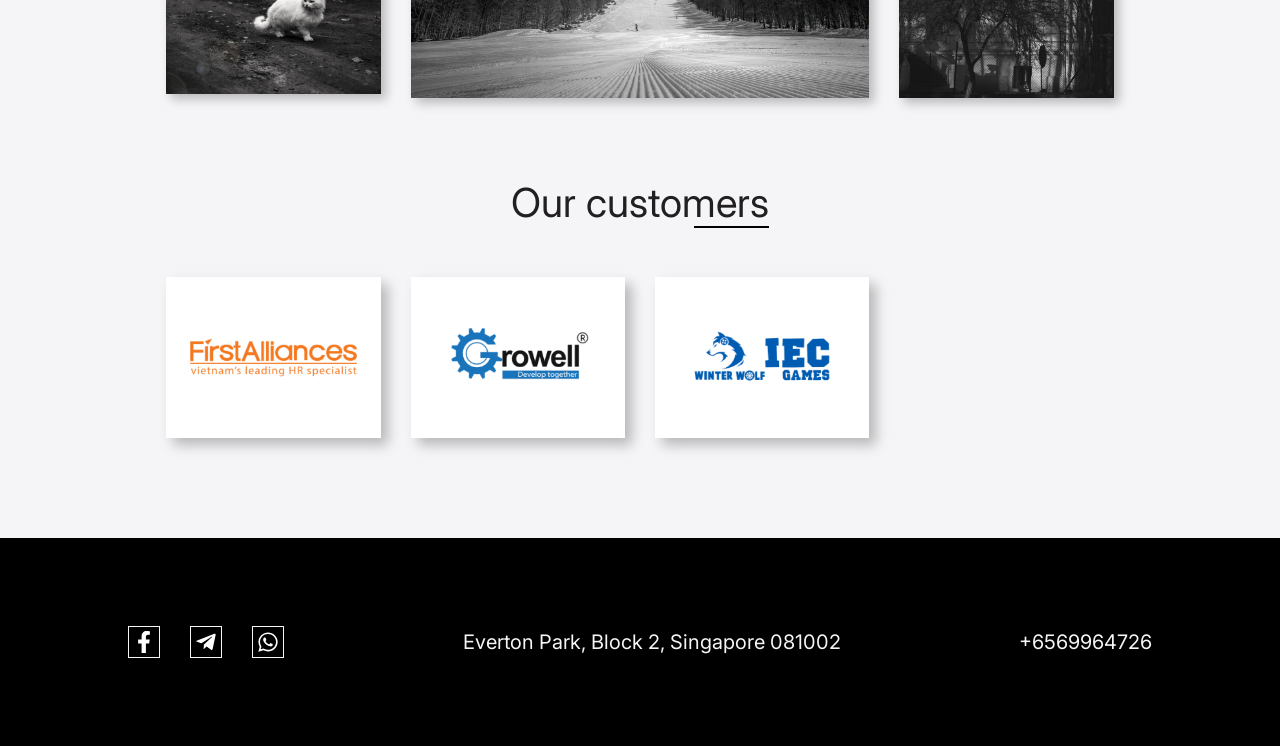
==== commit c0084257: "change color green" ====
--- a/src/index.html
+++ b/src/index.html
@@ -12,7 +12,7 @@
 	<link
 		href="https://fonts.googleapis.com/css2?family=Inter:ital,opsz,wght@0,14..32,100..900;1,14..32,100..900&display=swap"
 		rel="stylesheet" />
-	<link rel="stylesheet" href="css/style.css" />
+	<link rel="stylesheet" href="css/style.css?version=1.3" />
 </head>
 
 <body>
--- a/src/css/style.css
+++ b/src/css/style.css
@@ -35,10 +35,12 @@
 	--dark-color: #221f20;
 	--container-padding-inline: 13%;
 	--footer-padding-inline: 10%;
+
 	@media screen and (max-width: 768px) {
 		--container-padding-inline: 6%;
 		--footer-padding-inline: 6%;
 	}
+
 	@media screen and (max-width: 576px) {
 		--container-padding-inline: 15px;
 		--footer-padding-inline: 15px;
@@ -61,9 +63,11 @@
 	font-style: normal;
 	font-weight: 400;
 	line-height: normal;
+
 	span {
 		position: relative;
 	}
+
 	span::after {
 		content: "";
 		display: block;
@@ -74,9 +78,11 @@
 		height: 2px;
 		background-color: #000;
 	}
+
 	@media screen and (max-width: 768px) {
 		font-size: 36px;
 	}
+
 	@media screen and (max-width: 576px) {
 		font-size: 24px;
 	}
@@ -87,11 +93,13 @@
 	min-height: 100vh;
 	background: url("../img/main_bg.jpg") center center / cover no-repeat;
 	padding-top: 75px;
+
 	@media screen and (max-width: 768px) {
 		& {
 			background-image: url("../img/tablet_bg.jpg");
 		}
 	}
+
 	@media screen and (max-width: 576px) {
 		min-height: 500px;
 		padding-top: 50px;
@@ -99,14 +107,16 @@
 }
 
 .promo__title {
-	color: var(--light-color, #f5f5f7);
+	color: green;
 	font-size: 60px;
 	font-weight: 400;
 	line-height: normal;
 	text-transform: uppercase;
+
 	@media screen and (max-width: 768px) {
 		font-size: 48px;
 	}
+
 	@media screen and (max-width: 576px) {
 		font-size: 26px;
 	}
@@ -118,11 +128,13 @@
 	font-size: 32px;
 	font-weight: 100;
 	line-height: normal;
+
 	@media screen and (max-width: 768px) {
 		& {
 			margin-top: 80px;
 		}
 	}
+
 	@media screen and (max-width: 576px) {
 		margin-top: 30px;
 		font-size: 16px;
@@ -146,6 +158,7 @@
 	line-height: normal;
 	cursor: pointer;
 	transition: all 0.3s ease-out;
+
 	@media screen and (max-width: 576px) {
 		font-size: 14px;
 		width: 120px;
@@ -166,13 +179,16 @@
 	font-style: normal;
 	font-weight: 100;
 	line-height: normal;
+
 	address {
 		font-style: normal;
 	}
+
 	a {
 		color: inherit;
 		text-decoration: none;
 	}
+
 	&::before {
 		content: "";
 		display: block;
@@ -183,19 +199,23 @@
 		height: 49px;
 		background: url("../icons/arrow.svg") center center / cover no-repeat;
 	}
+
 	@media screen and (max-width: 768px) {
 		& {
 			margin-top: 80px;
 		}
+
 		&::before {
 			left: -40px;
 		}
 	}
+
 	@media screen and (max-width: 750px) {
 		&::before {
 			display: none;
 		}
 	}
+
 	@media screen and (max-width: 576px) {
 		margin-top: 233px;
 	}
@@ -210,12 +230,11 @@
 	padding: 0 360px;
 	width: 100%;
 	height: 20px;
-	background: linear-gradient(
-		180deg,
-		rgba(255, 255, 255, 0.04) 0%,
-		rgba(255, 255, 255, 0.12) 50%,
-		rgba(255, 255, 255, 0.2) 100%
-	);
+	background: linear-gradient(180deg,
+			rgba(255, 255, 255, 0.04) 0%,
+			rgba(255, 255, 255, 0.12) 50%,
+			rgba(255, 255, 255, 0.2) 100%);
+
 	li {
 		list-style-type: none;
 		color: var(--light-color, #f5f5f7);
@@ -223,20 +242,24 @@
 		font-weight: 100;
 		line-height: normal;
 	}
+
 	@media screen and (max-width: 1440px) {
 		& {
 			padding: 0 20px;
 		}
 	}
+
 	@media screen and (max-width: 768px) {
 		& li:nth-last-child(-n + 6) {
 			display: none;
 		}
 	}
+
 	@media screen and (max-width: 576px) {
 		& {
 			margin-top: 10px;
 		}
+
 		& li:nth-last-child(-n + 11) {
 			display: none;
 		}
@@ -246,6 +269,7 @@
 .about {
 	padding-top: 80px;
 	background-color: var(--light-color);
+
 	@media screen and (max-width: 576px) {
 		padding-top: 50px;
 	}
@@ -266,15 +290,19 @@
 	font-size: 40px;
 	font-weight: 400;
 	line-height: normal;
+
 	span {
 		color: #a5a5a5;
 	}
+
 	@media screen and (max-width: 1440px) {
 		width: 100%;
 	}
+
 	@media screen and (max-width: 768px) {
 		font-size: 24px;
 	}
+
 	@media screen and (max-width: 375px) {
 		font-size: 16px;
 	}
@@ -284,11 +312,13 @@
 	display: flex;
 	column-gap: 10px;
 	margin-top: 80px;
+
 	@media screen and (max-width: 768px) {
 		margin-top: 40px;
 		flex-wrap: wrap;
 		row-gap: 40px;
 	}
+
 	@media screen and (max-width: 375px) {
 		margin-top: 20px;
 		row-gap: 20px;
@@ -297,10 +327,12 @@
 
 .services__items {
 	width: 50%;
+
 	ul {
 		margin-top: 20px;
 		padding: 0;
 	}
+
 	li {
 		position: relative;
 		margin-top: 10px;
@@ -310,6 +342,7 @@
 		font-style: normal;
 		font-weight: 400;
 		line-height: normal;
+
 		&:first-child::before {
 			content: "";
 			display: block;
@@ -320,6 +353,7 @@
 			height: 15px;
 			background: url("../icons/camera.svg") center center / cover no-repeat;
 		}
+
 		&:nth-child(3):before {
 			content: "";
 			display: block;
@@ -331,25 +365,31 @@
 			background: url("../icons/edit.svg") center center / cover no-repeat;
 		}
 	}
+
 	@media screen and (max-width: 768px) {
 		& {
 			width: 100%;
 		}
+
 		& li:first-child::before {
 			left: -25px;
 		}
+
 		& li:nth-child(3):before {
 			left: -25px;
 		}
 	}
+
 	@media screen and (max-width: 576px) {
 		& li:first-child::before {
 			display: none;
 		}
+
 		& li:nth-child(3):before {
 			display: none;
 		}
 	}
+
 	@media screen and (max-width: 375px) {
 		& li {
 			font-size: 14px;
@@ -364,6 +404,7 @@
 	font-style: italic;
 	font-weight: 400;
 	line-height: normal;
+
 	@media screen and (max-width: 375px) {
 		font-size: 12px;
 	}
@@ -376,9 +417,11 @@
 	font-weight: 400;
 	line-height: normal;
 	letter-spacing: 0.4px;
+
 	@media screen and (max-width: 768px) {
 		width: 100%;
 	}
+
 	@media screen and (max-width: 375px) {
 		font-size: 12px;
 		letter-spacing: 0.24px;
@@ -388,6 +431,7 @@
 .works {
 	padding-top: 80px;
 	background-color: var(--light-color);
+
 	@media screen and (max-width: 768px) {
 		padding-top: 50px;
 	}
@@ -400,15 +444,18 @@
 	column-gap: 30px;
 	row-gap: 50px;
 	margin-top: 50px;
+
 	img {
 		width: 100%;
 		box-shadow: 5px 5px 10px 0px rgba(0, 0, 0, 0.25);
 	}
+
 	@media screen and (max-width: 768px) {
 		column-gap: 20px;
 		row-gap: 30px;
 		margin-top: 40px;
 	}
+
 	@media screen and (max-width: 576px) {
 		grid-template-columns: 1fr;
 		grid-template-rows: repeat(4, 1fr) 1.5fr;
@@ -420,6 +467,7 @@
 .inspiration {
 	padding-top: 80px;
 	background-color: var(--light-color);
+
 	@media screen and (max-width: 768px) {
 		padding-top: 50px;
 	}
@@ -431,19 +479,23 @@
 	grid-template-rows: repeat(2, 1fr);
 	gap: 30px;
 	margin-top: 50px;
+
 	img {
 		width: 100%;
 		box-shadow: 5px 5px 10px 0px rgba(0, 0, 0, 0.25);
 	}
+
 	/* После 1200 фотки кажутся слишком маленькими, так что лучше адаптировать */
 	@media screen and (max-width: 1200px) {
 		grid-template-columns: repeat(2, 1fr);
 		grid-template-rows: repeat(4, 1fr);
 		gap: 30px 20px;
 	}
+
 	@media screen and (max-width: 768px) {
 		margin-top: 40px;
 	}
+
 	@media screen and (max-width: 576px) {
 		grid-template-columns: 1fr;
 		/* 2.1 и 0.5 значения были получены, если разделить 
@@ -459,10 +511,12 @@
 	grid-column: 4/5;
 	/* Небольшое улучшение */
 	height: 100%;
+
 	@media screen and (max-width: 1200px) {
 		grid-row: 2/4;
 		grid-column: 2/3;
 	}
+
 	@media screen and (max-width: 576px) {
 		grid-row: auto;
 		grid-column: auto;
@@ -471,9 +525,11 @@
 
 #sky {
 	grid-column: 2/4;
+
 	@media screen and (max-width: 1200px) {
 		grid-column: 1/3;
 	}
+
 	@media screen and (max-width: 576px) {
 		grid-column: auto;
 	}
@@ -483,6 +539,7 @@
 	padding-top: 80px;
 	padding-bottom: 100px;
 	background-color: var(--light-color);
+
 	@media screen and (max-width: 768px) {
 		padding: 50px 0;
 	}
@@ -493,19 +550,23 @@
 	display: flex;
 	flex-wrap: wrap;
 	gap: 30px;
+
 	img {
 		width: calc((100% - 90px) / 4);
 		box-shadow: 7px 7px 12px 0px rgba(0, 0, 0, 0.25);
 	}
+
 	@media screen and (max-width: 768px) {
 		& {
 			margin-top: 40px;
 			gap: 20px;
 		}
+
 		img {
 			width: calc((100% - 60px) / 4);
 		}
 	}
+
 	@media screen and (max-width: 576px) {
 		& {
 			margin-top: 30px;
@@ -513,6 +574,7 @@
 			row-gap: 20px;
 			justify-content: space-between;
 		}
+
 		img {
 			width: calc((100% - 36px) / 2);
 		}
@@ -530,15 +592,18 @@
 	font-style: normal;
 	font-weight: 400;
 	line-height: normal;
+
 	@media screen and (max-width: 1024px) {
 		font-size: 16px;
 	}
+
 	@media screen and (max-width: 768px) {
 		padding: 30px var(--footer-padding-inline) 40px var(--footer-padding-inline);
 		flex-direction: column;
 		align-items: flex-start;
 		row-gap: 30px;
 	}
+
 	@media screen and (max-width: 375px) {
 		align-items: center;
 	}
@@ -546,6 +611,7 @@
 
 .footer__addr {
 	font-style: normal;
+
 	@media screen and (max-width: 375px) {
 		order: 3;
 	}
@@ -554,6 +620,7 @@
 .footer__tel {
 	color: var(--light-color, #f5f5f7);
 	text-decoration: none;
+
 	@media screen and (max-width: 375px) {
 		order: 2;
 	}
@@ -564,24 +631,28 @@
 	display: flex;
 	column-gap: 30px;
 	list-style: none;
+
 	li {
 		width: 32px;
 		height: 32px;
 		border: 1px solid var(--light-color, #f5f5f7);
 		background: rgba(217, 217, 217, 0);
+
 		a {
 			display: flex;
 			justify-content: center;
 			align-items: center;
 			width: 100%;
 			height: 100%;
+
 			img {
 				width: 22px;
 				height: 22px;
 			}
 		}
 	}
+
 	@media screen and (max-width: 1024px) {
 		column-gap: 27px;
 	}
-}
+}
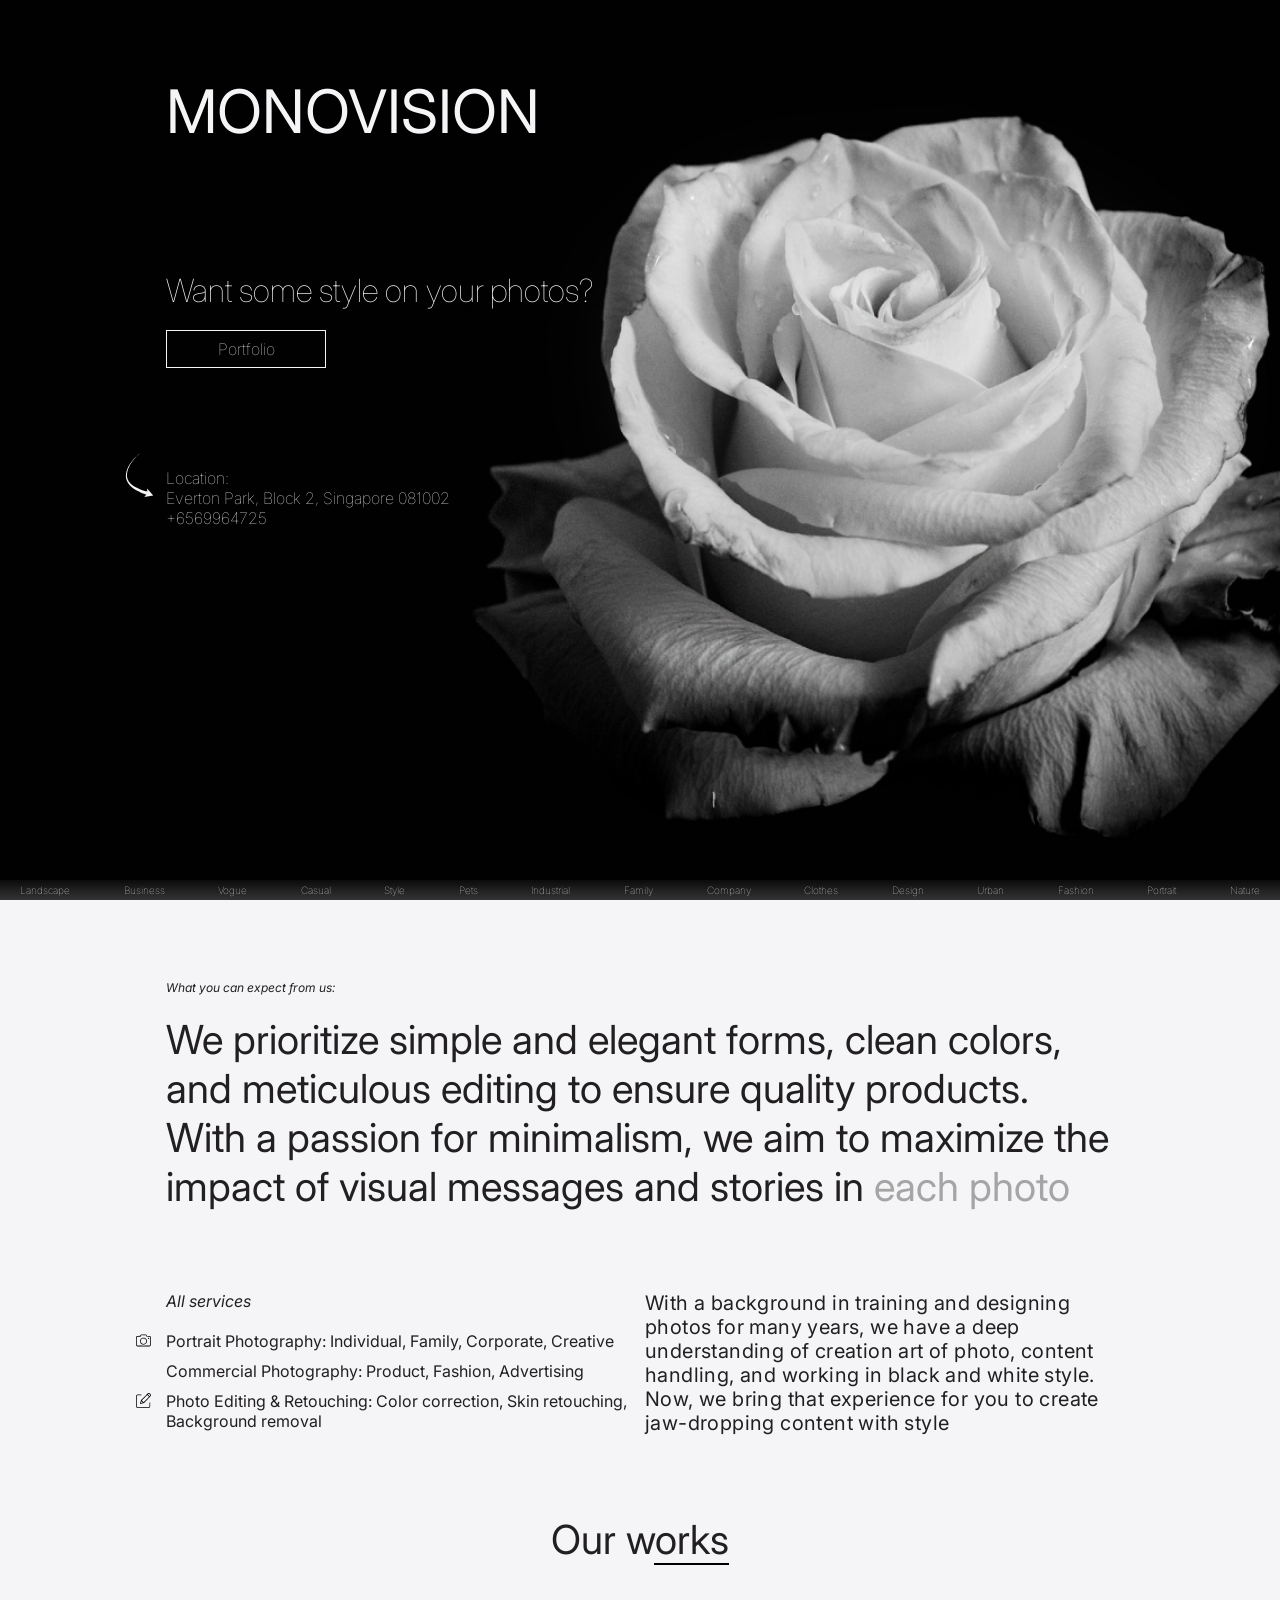
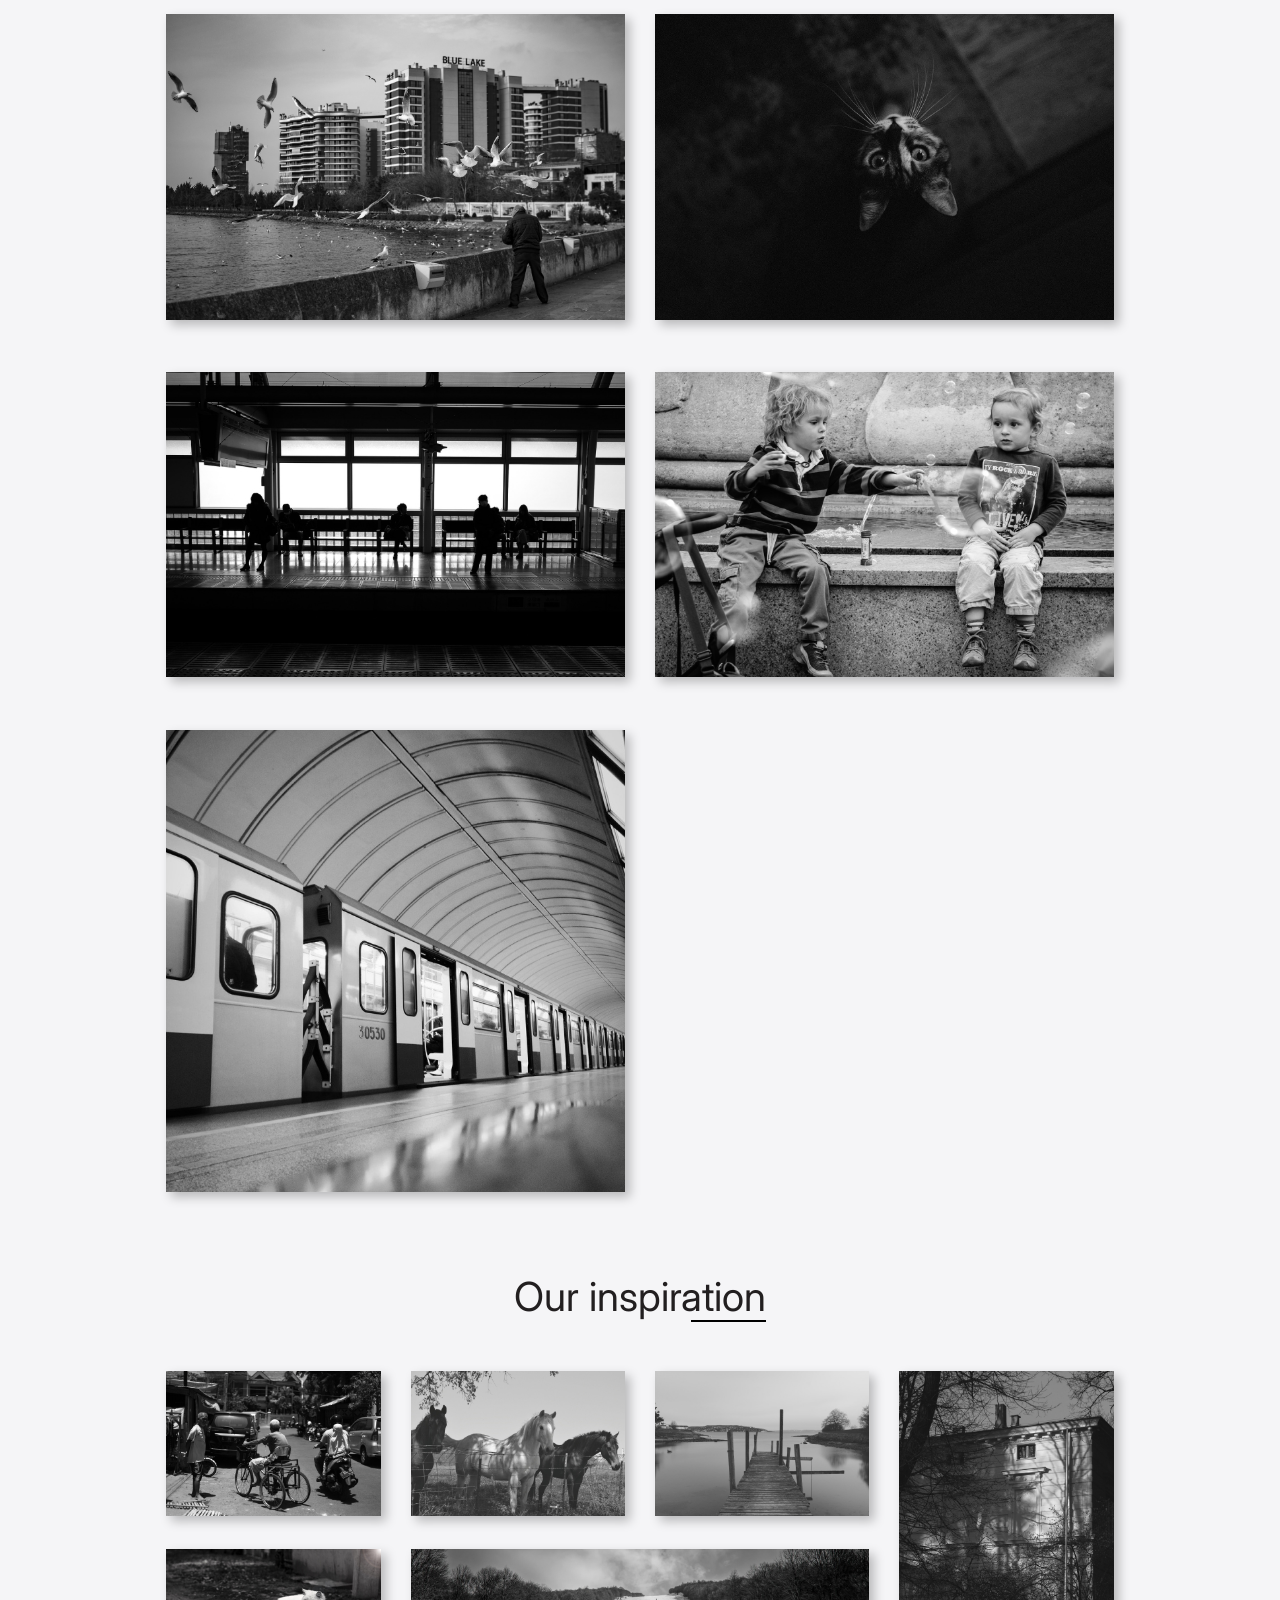
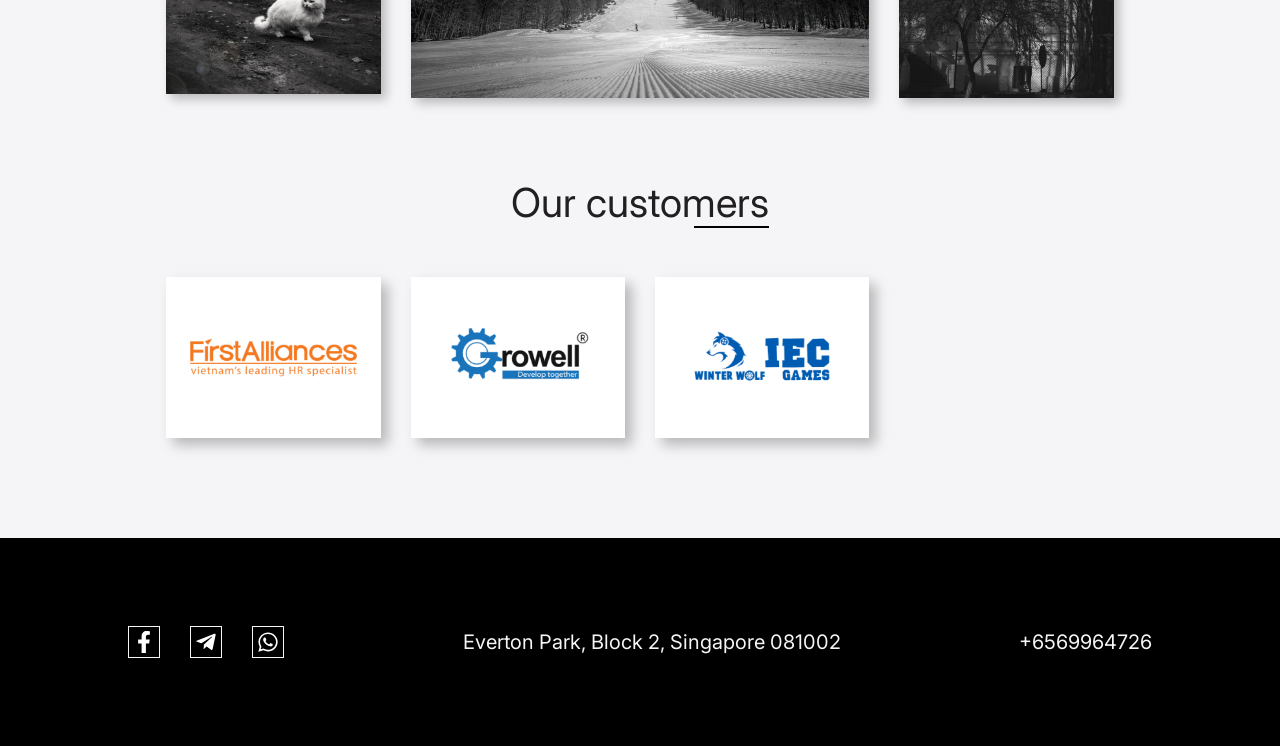
==== commit f5173dea: "change original color white" ====
--- a/src/index.html
+++ b/src/index.html
@@ -12,7 +12,7 @@
 	<link
 		href="https://fonts.googleapis.com/css2?family=Inter:ital,opsz,wght@0,14..32,100..900;1,14..32,100..900&display=swap"
 		rel="stylesheet" />
-	<link rel="stylesheet" href="css/style.css?version=1.3" />
+	<link rel="stylesheet" href="css/style.css?version=1.4" />
 </head>
 
 <body>
--- a/src/css/style.css
+++ b/src/css/style.css
@@ -107,7 +107,7 @@
 }
 
 .promo__title {
-	color: green;
+	color: var(--light-color, #f5f5f7);
 	font-size: 60px;
 	font-weight: 400;
 	line-height: normal;
